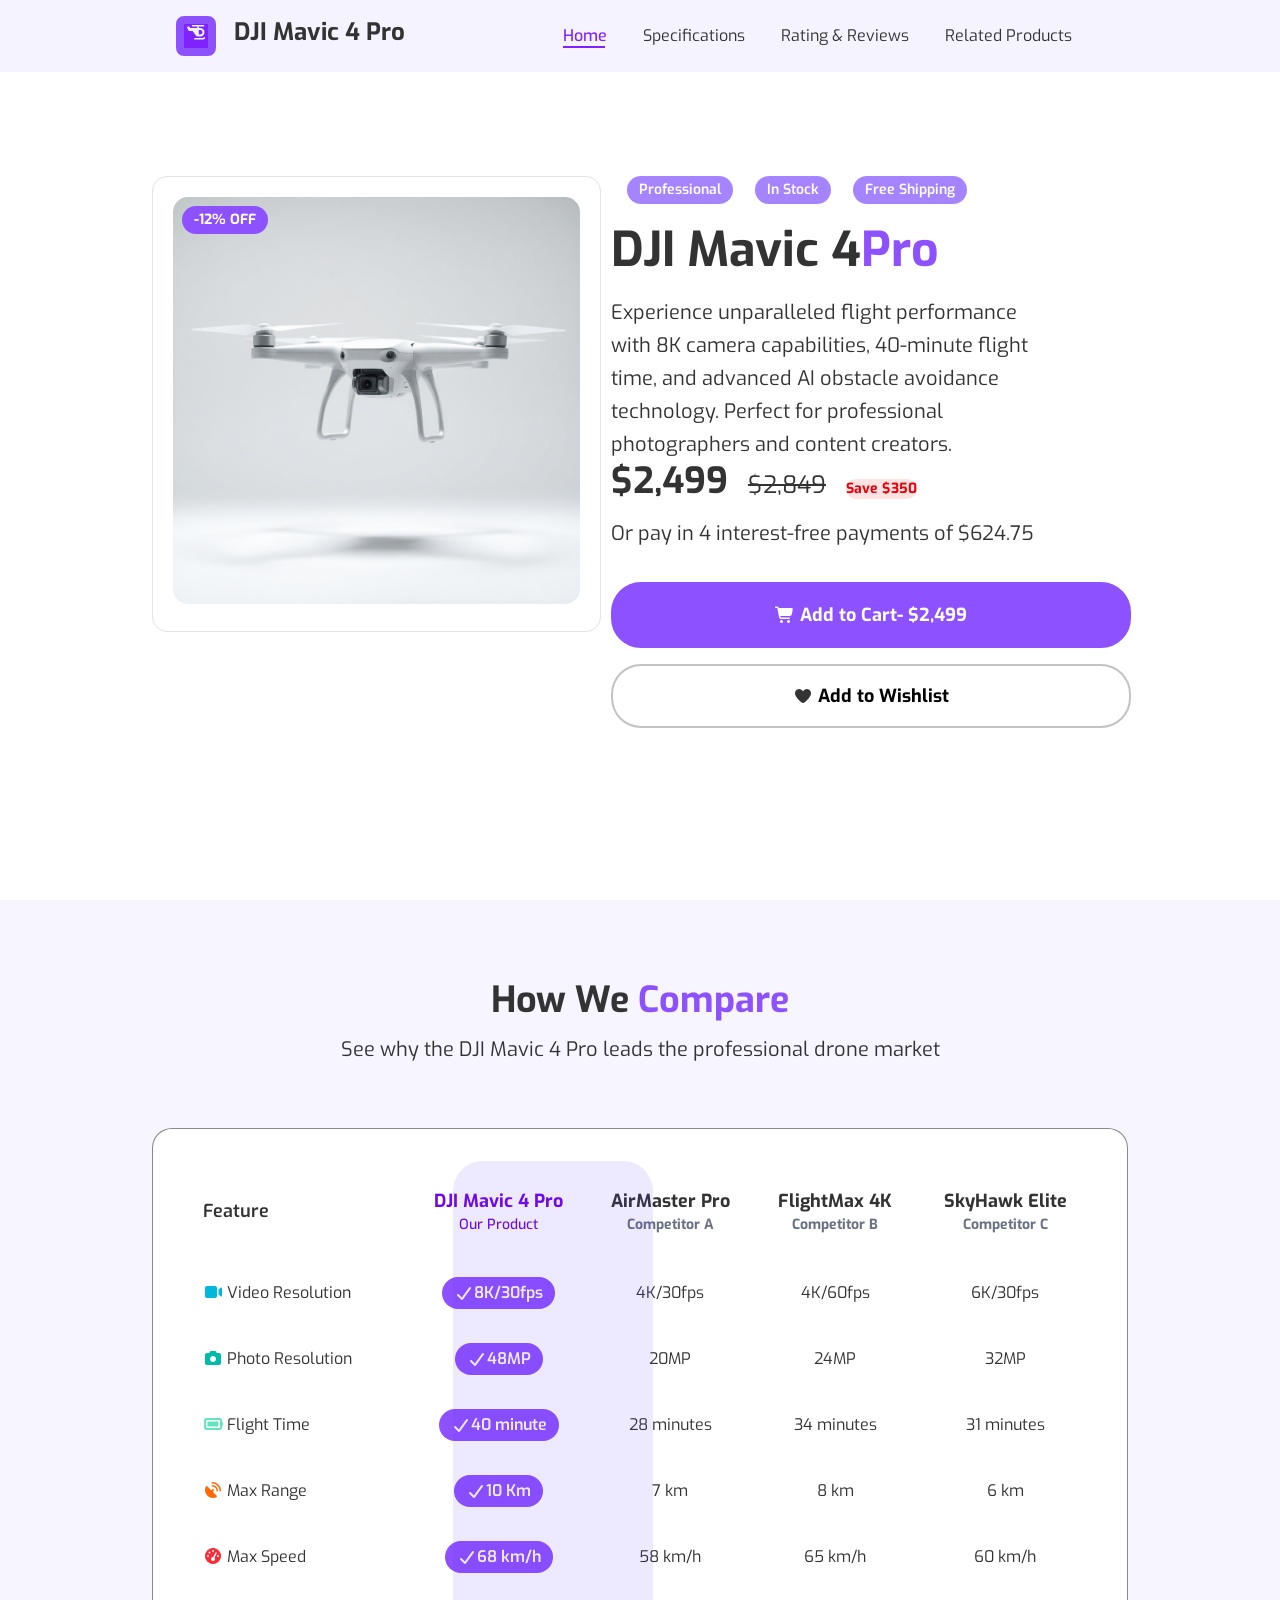
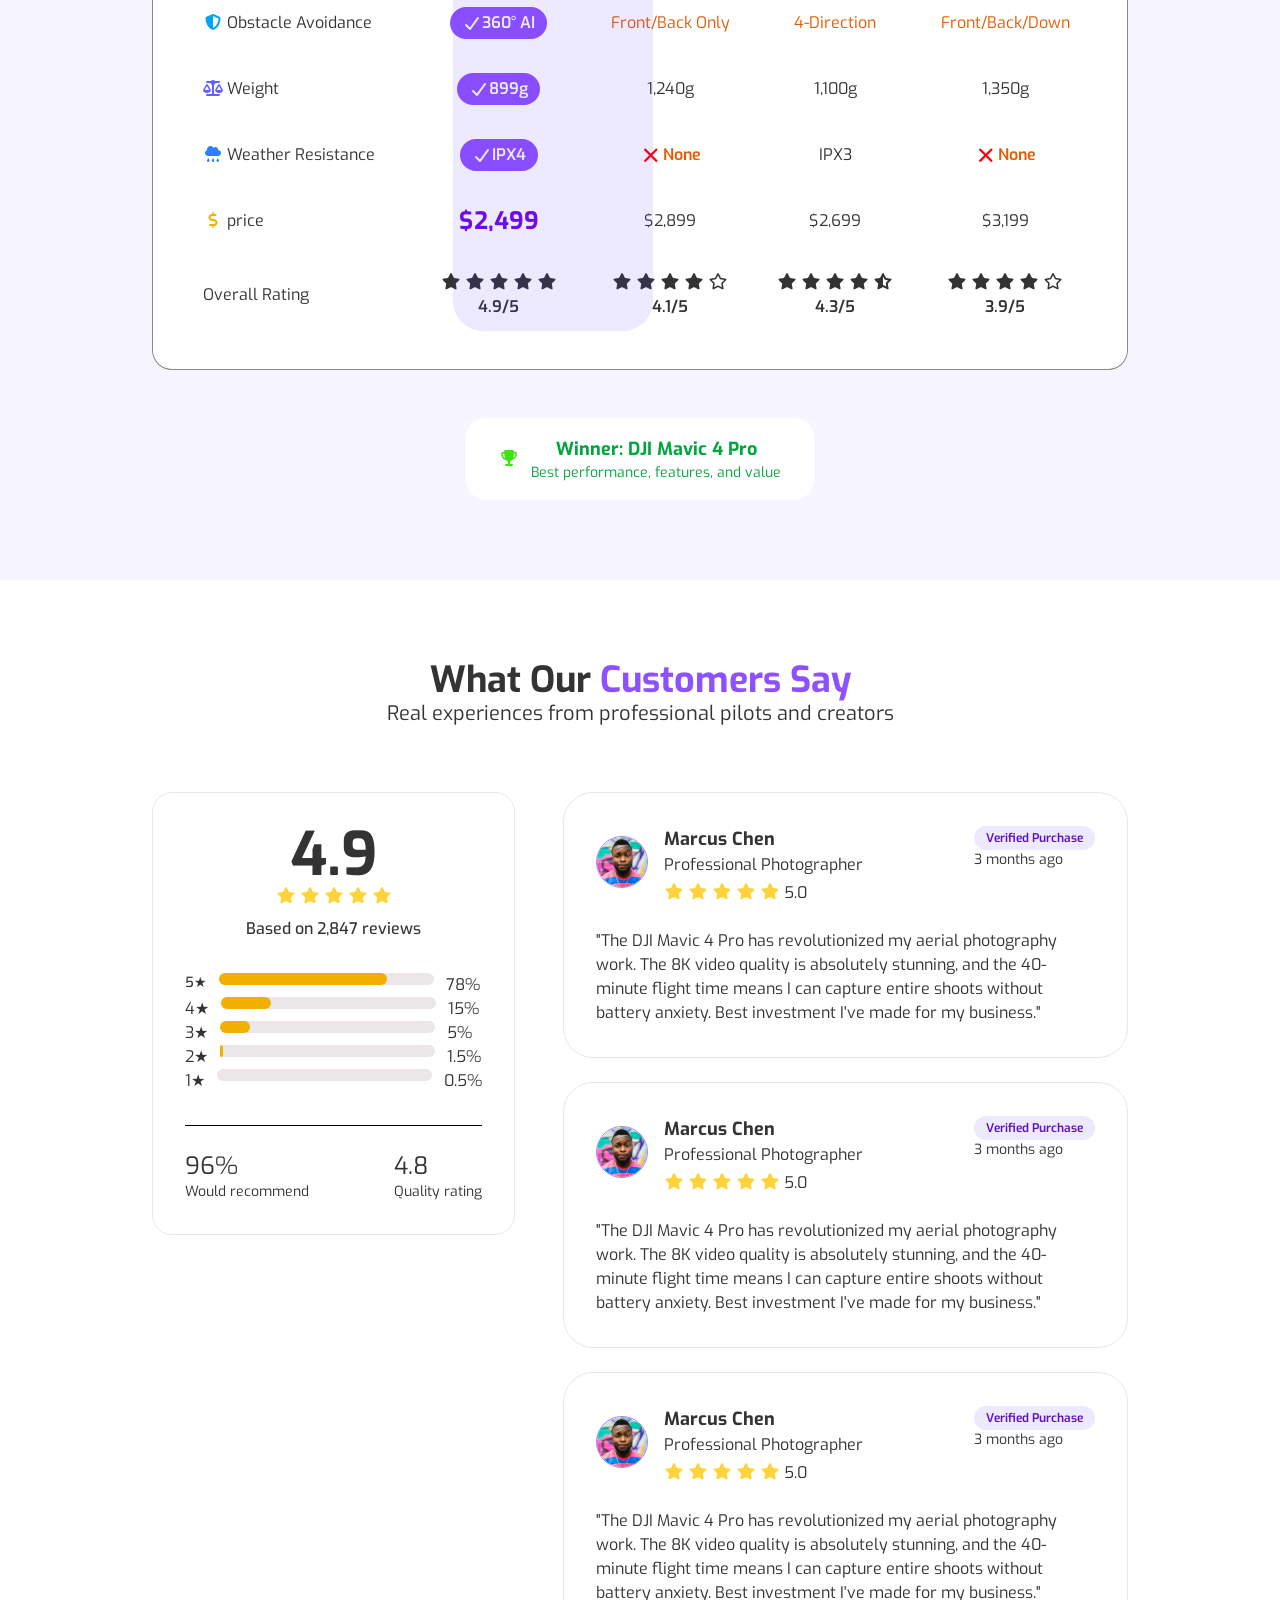
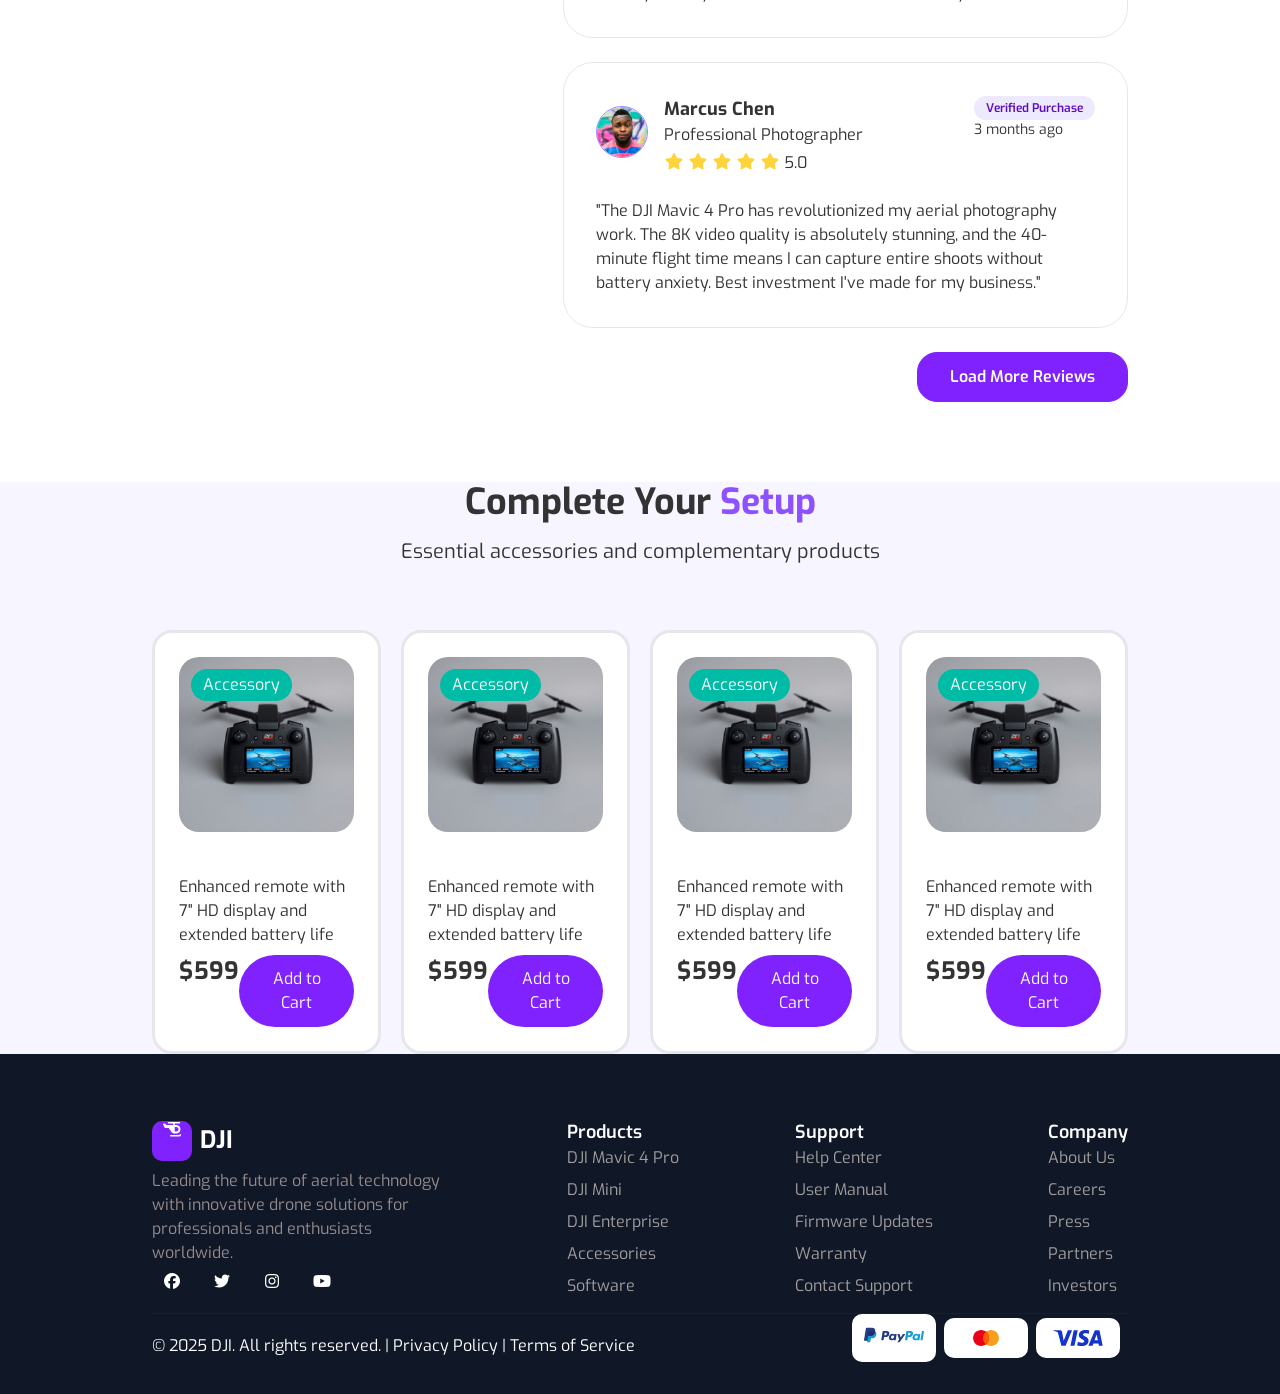
==== index.html @ 9b5a613d "firstCommit" ====
<!DOCTYPE html>
<html lang="en">
  <head>
    <meta charset="UTF-8" />
    <meta name="viewport" content="width=device-width, initial-scale=1.0" />
    <title>DJI Mavic 4 Pro|The Ultimate Drone </title>

    <link rel="preconnect" href="https://fonts.googleapis.com" />
    <link rel="preconnect" href="https://fonts.gstatic.com" crossorigin />
    <link
      href="https://fonts.googleapis.com/css2?family=Chakra+Petch:ital,wght@0,300;0,400;0,500;0,600;0,700;1,300;1,400;1,500;1,600;1,700&family=Exo:ital,wght@0,100..900;1,100..900&family=IBM+Plex+Sans+Arabic:wght@100;200;300;400;500;600;700&family=Inter:ital,opsz,wght@0,14..32,100..900;1,14..32,100..900&display=swap"
      rel="stylesheet"
    />
    <link href="../css/all.min.css" rel="stylesheet" />
    <link href="../css/style.css" rel="stylesheet" />
  </head>
  <body>
    <header>
      <div class="nav-bar">
        <div class="nav-bar-color">
          <div class="container">
            <div class="center-nav inner-container">
              <div class="left-part">
                <div class=" center">
                  <i
                    class="fa-solid fa-helicopter main-color width "
                    style="color: aliceblue"
                  ></i>
                  <span class="red">DJI Mavic 4 Pro</span>
                </div>
              </div>

              <div class="right-part">
                <div class="relative">
                  <ul>
                    <li class="active" id="#home">Home</li>
                    <li href="#Specifications">Specifications </li>
                    <li href="#Rating & Reviews">Rating & Reviews</li>
                    <li href="#Related Products">Related Products</li>






                  </ul>
                </div>
              </div>
            </div>
          </div>
        </div>
      </div>
    </header>

    <section class="hero ">
      <div class="container">
    <div class="  center">
      
      <div class="hero-image">
        <div class="img-border">
        <img src="images/hero-img.png">
      </div>
        <p class="main-color">  -12% OFF </p>
    
    </div>

    <div class="hero-content">
      <div class="hero-spans center">
      <span>Professional</span>
      <span>In Stock</span>
      <span>Free Shipping</span>
      </div>

      <h1>DJI Mavic 4<span>Pro</span></h1>
      <p>Experience unparalleled flight performance with 8K camera capabilities, 40-minute flight time, and advanced AI obstacle avoidance technology. Perfect for professional photographers and content creators.</p>
    <div class="space-y">
      <div class="prices">
      <span class="current-prices">$2,499</span>
      <span class="old-prices">$2,849</span>
      <span class="saved">Save $350</span>
      </div>
      <p>Or pay in 4 interest-free payments of $624.75</p>
      </div>
      <button class="to-cart main-btns"> <i class="fa-solid fa-cart-shopping" style="color: #ffffff;"></i> 
      
      Add to Cart- $2,499    
      </button>

       <button class="main-btns wishlist"> <i class="fa-solid fa-heart"></i> 
      
    Add to Wishlist

      </button>

    </div>
    </div>
    </div>
    </section>

    <section>
      <div class="how-we-compare" id="#Specifications">
        <div class="container">
          <div class="content">
            <h2 class="main-heading-coloring">How We <span class="main-heading-span">Compare</span></h2>
          <p>See why the DJI Mavic 4 Pro leads the professional drone market</p>
          </div>



<div class="table-div ">
<table class="">
  
  <div class="highlight"></div>
  <thead>
    <tr>
      <th class="feature left-td">Feature</th>

      <th>
        <div>
          <div class="titles main-product-title">DJI Mavic 4 Pro</div>
          <div class="our-product">Our Product</div>
        </div>
      </th>

      <th>
        <div>
          <div class="titles product-title">AirMaster Pro</div>
          <div class="Competitors">Competitor A</div>
        </div>
      </th>

      <th>
        <div>
          <div class="titles product-title">FlightMax 4K</div>
          <div class="Competitors">Competitor B</div>
        </div>
      </th>

      <th>
        <div>
          <div class="titles product-title">SkyHawk Elite</div>
          <div class="Competitors">Competitor C</div>
        </div>
      </th>
    </tr>
  </thead>

  <tbody>
    <tr>
      <td  class="left-td">
        <i class="fa-solid fa-video" style="color: #00B8DB;"></i>
        
        <span class="left-td">Video Resolution</span>
      
      </td>

      <td>
        <span class="table-centering main-color table-padding" style="color: #ffffff;">
          <i class="fa-solid fa-check" style="color: #ffffff;"></i>
          <p class="our-color">8K/30fps</p>
        </span>
      </td>

      <td>4K/30fps</td>
      <td>4K/60fps</td>
      <td>6K/30fps</td>
    </tr>

    <tr>
      <td  class="left-td">
        <i class="fa-solid fa-camera" style="color: #00BBA7;"></i>
        <span>Photo Resolution</span>
      </td>

      <td>
        <span class="table-centering main-color table-padding bla"  style="color: #ffffff; ">
          <i class="fa-solid fa-check " style="color: #ffffff;"></i>
          <p class="our-color">48MP</p>
        </span>
      </td>

      <td>20MP</td>
      <td>24MP</td>
      <td>32MP</td>
    </tr>

 <tr>
      <td  class="left-td">
       <i class="fa-solid fa-battery-full" style="color: #63E6BE;"></i>
        <span>Flight Time</span>
      </td>

      <td>
        <span class="table-centering main-color table-padding">
          <i class="fa-solid fa-check"  style="color: #ffffff;"></i>
          <p class="our-color">40 minute</p>
        </span>
      </td>

      <td>28 minutes</td>
      <td>34 minutes</td>
      <td>31 minutes  </td>
    </tr>


    <tr>
      <td  class="left-td">
        <i class="fa-solid fa-satellite-dish"style="color: #FF6900;"></i>
        <span>Max Range</span>
      </td>

      <td>
        <span class="table-centering main-color table-padding">
          <i class="fa-solid fa-check"  style="color: #ffffff;"></i>
          <p class="our-color">10 Km</p>
        </span>
      </td>

      <td>7 km</td>
      <td>8 km</td>
      <td>6 km</td>
    </tr>


    <tr>
      <td  class="left-td">
        <i class="fa-solid fa-gauge-high"style="color: #FB2C36;"></i>
        <span>Max Speed</span>
      </td>

      <td>
        <span class="table-centering main-color table-padding">
          <i class="fa-solid fa-check"  style="color: #ffffff;"></i>
          <p class="our-color">68 km/h</p>
        </span>
      </td>

      <td>58 km/h</td>
      <td>65 km/h</td>
      <td>60 km/h</td>
    </tr>

    <tr>
      <td  class="left-td">
        <i class="fa-solid fa-shield-halved" style="color: #00A6F4;"></i>
        <span>Obstacle Avoidance</span>
      </td>

      <td>
        <span class="table-centering main-color table-padding">
          <i class="fa-solid fa-check"  style="color: #ffffff;"></i>
          <p class="our-color">360° AI</p>
        </span>
      </td>

      <td class="draw-back">Front/Back Only</td>
      <td class="draw-back">4-Direction</td>
      <td class="draw-back">Front/Back/Down</td>
    </tr>

    <tr>
      <td  class="left-td">
        <i class="fa-solid fa-scale-balanced" style="color: #615FFF;"></i>
        <span>Weight</span>
      </td>

      <td >
        <span class="table-centering main-color table-padding">
          <i class="fa-solid fa-check"  style="color: #ffffff;"></i>
          <p class="our-color">899g</p>
        </span>
      </td>

      <td>1,240g</td>
      <td>1,100g</td>
      <td>1,350g</td>
    </tr>

    <tr>
      <td   class="left-td">
        <i class="fa-solid fa-cloud-rain" style="color: #2B7FFF;"></i>
        <span>Weather Resistance</span>
      </td>

      <td>
        <span class="table-centering main-color table-padding" > 
          <i class="fa-solid fa-check"  style="color: #ffffff;" ></i>
          <p class="our-color">IPX4</p>
        </span>
      </td>

   <td>
  <div class="x-none">
    <i class="fa-solid fa-xmark" style="color: red;"></i>
    <span class="draw-back">None</span>
  </div>
</td>


      <td>IPX3</td>

      <td>
  <div class="x-none">
    <i class="fa-solid fa-xmark" style="color: red;"></i>
    <span class="draw-back">None</span>
  </div>
</td>

   
    </tr>

    <tr>
      <td  class="left-td">
        <i class="fa-solid fa-dollar-sign" style="color: #F0B100;"></i>
        <span>price</span>
      </td>

      <td>
        <span>
          <p class="our-price">$2,499</p>
        </span>
      </td>

      <td>$2,899</td>
      <td>$2,699</td>
      <td>$3,199</td>
    </tr>

    <tr>
      <td  class="left-td">
        <span>Overall Rating</span>
      </td>

      <td>
        <span>
          <i class="fa-solid fa-star"></i>
          <i class="fa-solid fa-star"></i>
          <i class="fa-solid fa-star"></i>
          <i class="fa-solid fa-star"></i>
          <i class="fa-solid fa-star"></i>
          <p>4.9/5</p>
        </span>
      </td>

      <td>
        <span>
          <i class="fa-solid fa-star"></i>
          <i class="fa-solid fa-star"></i>
          <i class="fa-solid fa-star"></i>
          <i class="fa-solid fa-star"></i>
          <i class="fa-regular fa-star"></i>
          <p>4.1/5</p>
        </span>
      </td>

      <td>
        <span>
          <i class="fa-solid fa-star"></i>
          <i class="fa-solid fa-star"></i>
          <i class="fa-solid fa-star"></i>
          <i class="fa-solid fa-star"></i>
          <i class="fa-solid fa-star-half-stroke"></i>
          <p>4.3/5</p>
        </span>
      </td>

      <td>
        <span>
          <i class="fa-solid fa-star"></i>
          <i class="fa-solid fa-star"></i>
          <i class="fa-solid fa-star"></i>
          <i class="fa-solid fa-star"></i>
          <i class="fa-regular fa-star"></i>
          <p>3.9/5</p>
        </span>
      </td>
    </tr>
  </tbody>
  
</table>
</div>


<div class="winner">
  <div class="inner-winner ">
   <div class="inner-winner-content">
    
   <div class="trophy">
      <i class="fa-solid fa-trophy" style="color: #39e60a;"></i>
   </div>
    <div class="paragraph">
      <p class="top">Winner: DJI Mavic 4 Pro</p>
    <p class="bottom">Best performance, features, and value  </p>
   </div>
    </div>
  </div>

</div>


        </div>
      </div>
    </section>

    <section>
      <div class="testimonials">
<div class="padding">



        <div class="container ">

        
<div class="heading">
  <h2 class="main-heading-coloring">What Our <span class="main-heading-span">Customers Say</span></h2>
<p>Real experiences from professional pilots and creators</p>
</div>


<div class="d-flex">

<div class="rating-left">
  <div class="bla">
<div class="rating-number">4.9</div>
<div class="stars">
  <i class="fa-solid fa-star" style="color: #FFD43B;"></i>
  <i class="fa-solid fa-star" style="color: #FFD43B;"></i>
  <i class="fa-solid fa-star" style="color: #FFD43B;"></i>
  <i class="fa-solid fa-star" style="color: #FFD43B;"></i>
  <i class="fa-solid fa-star" style="color: #FFD43B;"></i>
</div>

<div class="revies">Based on 2,847 reviews</div>
</div>

<div class="fives">
  <span class="m-12 num">5★</span>
  <div class="border m-12 ">
    <div class="border-2"></div>
  </div>
  <span>78%</span>
</div>


<div class="fives">
  <span class="m-12">4★</span>
  <div class="border m-12 "> <div class="border-3"></div></div>
  
  <span>15%</span>
</div>


<div class="fives">
  <span class="m-12">3★</span>
  <div class="border m-12 "> <div class="border-4"></div></div>
  <span>5%</span>
</div>


<div class="fives">
  <span class="m-12">2★</span>
  <div class="border m-12 "> <div class="border-5"></div></div>
  <span>1.5%</span>
</div>



<div class="fives">
  <span class="m-12">1★</span>
  <div class="border m-12 "> </div>
  <span>0.5%</span>
</div>



<div class="percenteages">

  <div class="grid">
<div class="recommenede">
  <p class="recommended-percenteages font-percentage">96%</p>
    <p class="suggestions">Would recommend
</p>
  </div>
  <div class="quality">
    <p class="font-percentage">4.8</p>
    <p class="suggestions">Quality rating </p>
  </div>
  </div>
  

</div>




         



</div>


  <div class="rating-right">
    <div class="opinions ">

      <div class="centering">

      

        <div class="idk">

        <div class="customer-image">
         <img src="images/avatar-2.jpg">      
        </div>

<div class="customer-info">
         <h4>Marcus Chen</h4>
         <p>Professional Photographer</p>
         <div class="review-stars">
          <i class="fa-solid fa-star" style="color: #FFD43B;"></i>
          <i class="fa-solid fa-star" style="color: #FFD43B;"></i>
          <i class="fa-solid fa-star" style="color: #FFD43B;"></i>
          <i class="fa-solid fa-star" style="color: #FFD43B;"></i>
          <i class="fa-solid fa-star" style="color: #FFD43B;"></i>
          <span>  5.0</span>
        </div>
         
</div>

        </div>

      <div class="text-right">
        <span>Verified Purchase</span>
        <p>3 months ago</p>
      </div>

</div>
     
  <div class="opinion">
        "The DJI Mavic 4 Pro has revolutionized my aerial photography work. The 8K video quality is absolutely stunning, and the 40-minute flight time means I can capture entire shoots without battery anxiety. Best investment I've made for my business."
      </div>
 




      
    </div>

      <div class="opinions ">

      <div class="centering">

      

        <div class="idk">

        <div class="customer-image">
         <img src="images/avatar-2.jpg">      
        </div>

<div class="customer-info">
         <h4>Marcus Chen</h4>
         <p>Professional Photographer</p>
         <div class="review-stars">
          <i class="fa-solid fa-star" style="color: #FFD43B;"></i>
          <i class="fa-solid fa-star" style="color: #FFD43B;"></i>
          <i class="fa-solid fa-star" style="color: #FFD43B;"></i>
          <i class="fa-solid fa-star" style="color: #FFD43B;"></i>
          <i class="fa-solid fa-star" style="color: #FFD43B;"></i>
          <span>  5.0</span>
        </div>
         
</div>

        </div>

      <div class="text-right">
        <span>Verified Purchase</span>
        <p>3 months ago</p>
      </div>

</div>
     
  <div class="opinion">
        "The DJI Mavic 4 Pro has revolutionized my aerial photography work. The 8K video quality is absolutely stunning, and the 40-minute flight time means I can capture entire shoots without battery anxiety. Best investment I've made for my business."
      </div>
 




      
    </div>

      <div class="opinions ">

      <div class="centering">

      

        <div class="idk">

        <div class="customer-image">
         <img src="images/avatar-2.jpg">      
        </div>

<div class="customer-info">
         <h4>Marcus Chen</h4>
         <p>Professional Photographer</p>
         <div class="review-stars">
          <i class="fa-solid fa-star" style="color: #FFD43B;"></i>
          <i class="fa-solid fa-star" style="color: #FFD43B;"></i>
          <i class="fa-solid fa-star" style="color: #FFD43B;"></i>
          <i class="fa-solid fa-star" style="color: #FFD43B;"></i>
          <i class="fa-solid fa-star" style="color: #FFD43B;"></i>
          <span>  5.0</span>
        </div>
         
</div>

        </div>

      <div class="text-right">
        <span>Verified Purchase</span>
        <p>3 months ago</p>
      </div>

</div>
     
  <div class="opinion">
        "The DJI Mavic 4 Pro has revolutionized my aerial photography work. The 8K video quality is absolutely stunning, and the 40-minute flight time means I can capture entire shoots without battery anxiety. Best investment I've made for my business."
      </div>
 

  
   
  </div>


        <div class="opinions ">

      <div class="centering">

      

        <div class="idk">

        <div class="customer-image">
         <img src="images/avatar-2.jpg">      
        </div>

<div class="customer-info">
         <h4>Marcus Chen</h4>
         <p>Professional Photographer</p>
         <div class="review-stars">
          <i class="fa-solid fa-star" style="color: #FFD43B;"></i>
          <i class="fa-solid fa-star" style="color: #FFD43B;"></i>
          <i class="fa-solid fa-star" style="color: #FFD43B;"></i>
          <i class="fa-solid fa-star" style="color: #FFD43B;"></i>
          <i class="fa-solid fa-star" style="color: #FFD43B;"></i>
          <span>  5.0</span>
        </div>
         
</div>

        </div>

      <div class="text-right">
        <span>Verified Purchase</span>
        <p>3 months ago</p>
      </div>

</div>
     
  <div class="opinion">
        "The DJI Mavic 4 Pro has revolutionized my aerial photography work. The 8K video quality is absolutely stunning, and the 40-minute flight time means I can capture entire shoots without battery anxiety. Best investment I've made for my business."
      </div>
 

  
   
  </div>



</div>


       
</div>


<div class="das">
    <button class="more-reviews">
<span>Load More Reviews</span>

  </button>
</div>
        
        
        </div>
        </div>
      
    </section>


    <section>
      <div class="related-products">
        <div class="padding">
        <div class="container">
           <div class="content">
            <h2 class="main-heading-coloring">Complete Your <span class="main-heading-span">Setup</span></h2>
          <p>Essential accessories and complementary products</p>
          </div>

          <div class="products">

            <div class="d-flex"> 
       


              
              <div class="drone">
              <div class="drone-image">
                <img src="images/related-products-1.png">
                <span>Accessory</span>
              </div>
          
                <h3>Pro Controller</h3>
                <p>Enhanced remote with 7" HD display and extended battery life</p>
            
                <div class="price  d-flex">
                  <span>$599</span>
                  <button>Add to Cart</button>
                </div>
          
            </div>


            
              <div class="drone">
              <div class="drone-image">
                <img src="images/related-products-1.png">
                <span>Accessory</span>
              </div>
          
                <h3>Pro Controller</h3>
                <p>Enhanced remote with 7" HD display and extended battery life</p>
            
                <div class="price  d-flex">
                  <span>$599</span>
                  <button>Add to Cart</button>
                </div>
          
            </div>


            
              <div class="drone">
              <div class="drone-image">
                <img src="images/related-products-1.png">
                <span>Accessory</span>
              </div>
          
                <h3>Pro Controller</h3>
                <p>Enhanced remote with 7" HD display and extended battery life</p>
            
                <div class="price  d-flex">
                  <span>$599</span>
                  <button>Add to Cart</button>
                </div>
          
            </div>


            
              <div class="drone">
              <div class="drone-image">
                <img src="images/related-products-1.png">
                <span>Accessory</span>
              </div>
          
                <h3>Pro Controller</h3>
                <p>Enhanced remote with 7" HD display and extended battery life</p>
            
                <div class="price  d-flex">
                  <span>$599</span>
                  <button>Add to Cart</button>
                </div>
          
            </div>
 </div>

</div> 

          </div>
        </div>
      </div>

</div>
    </section>



    <footer>
      <div class="footer-content">

        <div class="container">

          <div class="d-flex">
        <div class="us">
          <div class="logo-title">
            <div class="logo">
              <i class="fa-solid fa-helicopter"></i>
            </div>
            <span>DJI</span>
          </div>
          <p>Leading the future of aerial technology with innovative drone solutions for professionals and enthusiasts worldwide.</p>
       
          <div class="social-media">
            <i class="fa-brands fa-facebook"></i>
            <i class="fa-brands fa-twitter"></i>
            <i class="fa-brands fa-instagram"></i>
            <i class="fa-brands fa-youtube"></i>
          </div>

        </div>


        <div class="products">
          <h3>Products</h3>
          <ul>
            <li > <span>
              DJI Mavic 4 Pro</span></li>
             <li><span> 
              DJI Mini</span> </li>
              <li> <span>
                DJI Enterprise</span></li>
               <li>
                <span>Accessories </span></li>
                <li><span>
                  Software </span></li>
          </ul>
        </div>

        <div class="products">
          <h3>Support</h3>
          <ul>
            <li > <span>
              Help Center</span></li>
             <li><span> 
              User Manual</span> </li>
              <li> <span>
               Firmware Updates</span></li>
               <li>
                <span>Warranty </span></li>
                <li><span>
                  Contact Support </span></li>
          </ul>
        </div>

        
        <div class="products">
          <h3>Company</h3>
          <ul>
            <li > <span>
              About Us</span></li>
             <li><span> 
              Careers</span> </li>
              <li> <span>
               Press</span></li>
               <li>
                <span>Partners </span></li>
                <li><span>
                  Investors </span></li>
          </ul>
        </div>

      




        </div>

        <div class="copy-rights">
          <p>© 2025 DJI. All rights reserved. | Privacy Policy | Terms of Service</p>
        

          <div class="payments">
            <div class="paypal">
              <img src="images/paypal.svg">
            </div>

            <div class="master-card">
              <img src="images/master-card.svg">
            </div>

            <div class="visa">
              <img src="images/visa.svg">
            </div>
          </div>
        
        </div>

</div>



      </div>
    </footer>


</html>
---- css/style.css ----
/*  fix height in .rating-left */
*{
  font-family: "Exo", sans-serif;
  font-size: 16px;
  font-weight: 400;
  line-height: 24px;
  color: #333333;
  box-sizing: border-box;
  margin: 0px;
  padding: 0px;
}
*::selection {
  background-color: #8e51ff;
  color: white;
}
.content p, .heading p{
  width: fit-content;
  margin:auto;
 
}
:root {
  --main-text: #333333;
  --border-color:#E5E7EB;
  --main-color: #7f22fe;
}

span,
a {
  display: inline-block;
}
ul {
  list-style-type: none;
}
ul li {
  display: inline-block;
}
button {
  cursor: pointer;
}
a {
  text-decoration: none;
}
img {
  width: 100%;
}
.container {
  margin: auto;
  width: 80%;
  padding: 0px 24px;
}

/* BEGINING OF OF HEADER---------------------- */
.main-color {
  background-color: #8e51ff;
}
.nav-bar {
  position: fixed;
  top: 0px;
  left: 0px;
  right: 0px;
  width: 100%;
  z-index: 99999;
}

.left-part i {
  width: 40px !important;
  height: 40px;
  border-radius: 8px;
  border: solid #8e51ff 8px;
  margin-right: 8px;
}
.center-nav {
  display: flex;
  align-items: center;
  justify-content: space-between;
}
.table-padding {
  padding: 4px 12px;
}
.table-centering {
  display: flex;
  align-items: center;
  justify-content: center;
}

td span p {
  color: #333;
  font-size: 16px;
  line-height: 24px;
  font-weight: 600;
  margin: auto;
}
.nav-bar-color {
  background-color: #f5f3ff;
}
.inner-container {
  padding: 16px 24px;
}
.left-part span {
  font-size: 24px;
  line-height: 32px;
  font-weight: 700;
}

.right-part li {
  cursor: pointer;
}
.our-price {
  font-size: 24px;
  line-height: 32px;
  font-weight: 700;
  color: #7008e7;
}
.active {
  color: #7f22fe;
  font-weight: 500;
}
.relative {
  position: relative;
}
.relative li {
  margin-right: 32px;
  transition: 0.3s;
}
.relative::before {
  position: absolute;
  content: "";
  width: 42px;
  height: 2px;
  background-color: #7f22fe;
  bottom: 0px;
}

li:hover {
  color: #7f22fe;
}

/* //help here------------------------------
.relative li:hover::before{
    background-color: red;
} */

/* END OF HEADER---------------------- */
.center {
  display: flex;
  align-items: center;
  /* justify-content: space-evenly; */
  gap: 10px;
  width: calc((100%-30px)/2);  
  align-items: stretch;
}
.hero-image,
.hero-content {
  width: 46%;
}
.hero {
  padding-top: 176px;
  padding-bottom: 96px;
 min-height: 100vh;
}

.img-border {
  padding: 20px;
  border: 1.6px solid #e1e3e7;
  border-radius: 15px;
}

.hero-image {
  position: relative;
}
.img-border img {
  border-radius: 15px;

}
.hero-image p {
  position: absolute;
  top: 30px;
  left: 30px;
  color: #fff;
  font-size: 14px;
  line-height: 20px;
  font-weight: 700;
  padding: 4px 12px;
  border-radius: 20px;
}
.hero-spans {
  margin-bottom: 16px;
  margin-left: 16px;
}

.hero-spans span {
  padding: 4px 12px;
  margin-right: 12px;
  background-color: #a684ff;
  border-radius: 15px;
  color: white;
  font-size: 14px;
  line-height: 20px;
  font-weight: 600;
}

h1 {
  font-size: 48px;
  line-height: 60px;
  font-weight: 700;
  color: #333;
  margin-bottom: 16px;
}
h1 span {
  color: #8e51ff;
  font-size: 48px;
  line-height: 60px;
  font-weight: 700;
}
.hero-content p {
  font-size: 20px;
  line-height: 33px;
  font-weight: 400;
  color: #333;
}
.prices {
  margin-bottom: 16px;
}
.current-prices {
  font-size: 36px;
  line-height: 40px;
  font-weight: 700;
  color: #333;
  margin-right: 16px;
}
.old-prices {
  font-size: 24px;
  line-height: 32px;
  font-weight: 400;
  color: #333;
  text-decoration: line-through;
  margin-right: 16px;
}
.saved {
  font-size: 14px;
  line-height: 20px;
  font-weight: 700;
  color: #e7000b;
  background-color: #ffe2e2;
  border-radius: 15px;
}
.space-y {
  margin-bottom: 32px;
}
.main-btns {
  padding: 16px 32px;
  margin-bottom: 16px;
  border: 2px solid #fff;
  border-radius: 30px;
  font-size: 18px;
  line-height: 28px;
  font-weight: 700;
  transition: 0.3s;
}
.to-cart {
  width: 520px;
  background-color: #8e51ff;
  border: 3px solid #8e51ff;
  color: #fff;
}
.wishlist {
  width: 520px;
  background-color: #fff;
  color: black;
  border: 2px solid rgba(0, 0, 0, 0.234);
}

button:hover {
  transform: scale(1.02);
}
/* --------------- */
.how-we-compare,.related-products {
  background-color: #f7f5ff;
}
section .how-we-compare {
  padding: 80px 0px;
}
.content {
  margin-bottom: 64px;
  text-align: center;
}
.content p {
  font-size: 20px;
  line-height: 28px;
  font-weight: 400;
  color: #333;
}
h2{
  width: fit-content;
  margin-bottom: 16px;
}
.content h2 {
  margin-bottom: 16px;
}
.main-heading-coloring {
  font-size: 36px;
  line-height: 40px;
  font-weight: 700;
  color: #333;
  margin: auto;
}
.main-heading-span {
  font-size: 36px;
  line-height: 40px;
  font-weight: 700;
  color: #8e51ff;
}

/* -----------table--------- */
.table-div {
  border: 1.6px solid #33333393;
  padding: 32px;
  border-radius: 20px;
  width: 100%;
  background-color: white;
  position: relative;
}

.highlight{
position: absolute;
height: 770px;
width: 200px;
left: 300px;
border-bottom-right-radius: 30px;
border-bottom-left-radius: 30px;
border-top-right-radius: 30px;
border-top-left-radius: 30px;
background-color: rgba(77, 39, 245, 0.1);

}
td {
  text-align: center;
}

.left-td {
  text-align: left;
}
table {
  width: 100%;
}

table td {
  padding: 16px;
}

table th {
  padding: 24px 16px;
}
.feature {
  font-size: 18px;
  line-height: 28px;
  font-weight: 600;
  color: #333;
}
.product-title {
  color: #333;
}
.titles {
  font-size: 18px;
  font-weight: 700;
  line-height: 28px;
}
.main-product-title {
  color: #7008e7;
}

.our-product {
  font-size: 14px;
  line-height: 20px;
  font-weight: 500;
  color: #7008e7;
}
.Competitors {
  font-size: 14px;
  line-height: 20px;
  font-weight: 700;
  color: #6a7282;
}
table .main-color {
  border-radius: 20px;
  width: fit-content;
  color: white;
  font-size: 14px;
  line-height: 20px;
  font-weight: 600;
  text-align: center;
  margin: auto;
}
.bla {
  text-align: center;
}
.our-color {
  color: white;
}

table p {
  border-radius: 10px;
  width: fit-content;
  color: white;
  font-size: 14px;
  line-height: 20px;
  font-weight: 600;
}
.draw-back{
  color: #e55c00;
  text-align: center;
}

.x-none {
  display: flex;
  align-items: center;
  justify-content: center;
 
}

.x-none i {
  font-size: 18px;
}

.x-none span {
  font-size: 16px;
  font-weight: 600;
}

/* end of table------------ */

.inner-winner {
  display: flex;
  justify-content: center;
  width: 100%;
}


.inner-winner-content{
   display: flex;
  align-items: center;
  background-color: rgb(255, 255, 255);
  justify-content: center;
  margin-top: 48px;
  border:  1px solid rgb(255, 255, 255);
  padding: 16px 32px;
  text-align: center;
  border-radius: 20px;

  
}
.bordering{
  background-color: white;
}
.inner-winner-content .top{
  font-size: 18px;
  line-height: 28px;
  font-weight: 700;
  color: #00a63e;
}
.inner-winner-content .bottom{
  font-size: 14px;
  line-height: 20px;
  font-weight: 400;
  color: #00a63e;

}






/* --------3rd section--------------- */
.heading p{
  font-size: 20px;
  line-height: 28px;
  font-weight: 400;
  color: var(--main-text);
}
.heading{
  margin-bottom: 64px;

}

.rating-number{
  font-size: 60px;
  font-weight: 700;
  line-height: 60px;
  color: var(--main-text);
  width: fit-content;
  margin-bottom: 8px;
  margin: auto;

}
.stars{
  width: fit-content;
  margin: auto;
  margin-bottom: 8px;

}
.bla{
  margin-bottom: 32px;
}

.revies{
  font-weight: 500;
  width: fit-content;
  margin: auto;
}
.m-12{
  margin-right: 12px;
}
.fives{
  display: flex;
}
.num{
  font-size: 14px;
  font-weight: 500;
  line-height: 20px;
  color: var(--main-text);
}

.border{
  width: 215px;
  height: 12px;
  background-color: #ebe6e7;
  border-radius: 20px;
}
.border-2{
  width: 168px;
  height: 12px;
  background-color: #F0B000;
  border-radius: 20px;
}
.border-3{
    width: 50px;
  height: 12px;
  background-color: #F0B000;
  border-radius: 20px;
}

.border-4{
   width: 30px;
  height: 12px;
  background-color: #F0B000;
  border-radius: 20px;

}
.border-5{
   width: 3px;
  height: 12px;
  background-color: #F0B000;
  border-radius: 20px;

}

.trophy{
  margin-right: 12px;
}
.grid{
  display: flex;
  justify-content: space-between;
  align-items: center;
  flex-wrap: wrap;
}
.recommended-percenteages{
  margin: auto;
}

.rating-left{
  border: 1.6px solid #E5E7EB;
  border-radius: 20px;
  padding: 32px;
   position: sticky;
    top: 10px;
   /* height: 424px; */
}


.suggestions{
  font-size: 14px;
  line-height: 20px;
  font-weight: 400;
  color: var(--main-text);
}

.font-percentage{
  font-size: 24px;
  height: 700;
  line-height: 32px;
  color: var(--main-text);
}

.percenteages{
  margin-top: 32px;
  border-top: 0.8px solid black;
  padding-top: 24px;
}


.d-flex{
  display: flex;
  justify-content: space-between;
  align-items: start;
gap: 48px;
}
.products .d-flex{
  gap: 20px;
  
}
.drone .d-flex{
  gap: 0px;
}

.opinions{
  border: 1.6px solid #E5E7EB;
  padding: 32px;
  margin-bottom: 24px;
  border-radius: 30px;
}
.customer-image img{
  border-radius: 100%;
  border: 1.6px solid #A683FF;
  width: 52px;
  height: 52px;
}

.idk{
  display: flex;
  justify-content: center;
  align-items: center;  
}

.centering{
  display: flex;
  justify-content: space-between;
  margin-bottom: 24px;
}
.customer-image{
  margin-right: 16px;
}
.review-stars{
  margin-top: 4px;
}

.customer-info h4{
  font-size: 18px;
  line-height: 28px;
    font-weight: 700;
    color: var(--main-text);
}

.text-right span{
  font-size: 12px;
  font-weight: 600;
  line-height: 16px;
  color: #5d0ec0;
  padding: 4px 12px;
  border-radius: 20px;
  background-color: #EDE9FE;
}
.text-right p{
  margin-top: 4px 0px 0px 0px;
  font-size: 14px;
  line-height: 20px;
  font-weight: 400;
  color: var(--main-text);
  

}

.opinions .center{
  margin-bottom: 24px;
}
.testimonials .padding{
  padding: 80px 0px;
}
.more-reviews{
 background-color: #7f22fe;
 border: 1.6px solid #7f22fe;
 border-radius: 20px; 
 padding: 12px 32px;
  transition: 0.3s all; 
}

.das{
  text-align: end;
   
}
.das:hover{
  background-color: white;
  color:#7f22fe ;
   font-size: 16px;
  font-weight: 600;
    line-height: 24px;
}

.more-reviews span{
   font-size: 16px;
  font-weight: 600;
    line-height: 24px;
    color: white;
}


/* ---------------------RELATED PRODUCTS------- */


h3{
  font-size: 20px;
  font-weight: 700;
  line-height: 28px;
  color: var(--main-text);
}

.price span{
  font-size: 24px;
  font-weight: 700;
  line-height: 32px;
  color: var(--main-text);
}

.drone{
  background-color: white;
  padding: 24px;
  border: 3px solid var(--border-color);
  border-radius: 20px;
}
.drone p,.drone h3{
  margin-bottom: 8px;
}
.price button{
  color: white;
  background-color: var(--main-color);
  padding: 8px 16px;
  border-radius: 38px;
  border: 4px solid transparent;
}

.drone-image img{
  border-radius: 20px;
}

.drone-image{
  transition: 0.3s all;
  position: relative;
}
.drone-image span{
  padding: 4px 12px;
  position: absolute;
  top: 12px;
  left: 12px;
  background-color: #00BBA6;
  border-radius: 20px;
  color: white;
}
.drone:hover .drone-image{
  transform: scale(1.1); 
}

.drone:hover button{
   transform: scale(1); 

}



/* -------------footer--------------------- */

.footer-content .d-flex{
  border-bottom: 1.6px solid #162030;
}
.footer-content{
  padding-top: 64px;
  padding-bottom: 32px;
  background-color: #101828;
}
.us{
  width: fit-content;

}
.logo-title{
  display: flex;
  align-items: center;
  width: fit-content;
  margin-bottom: 8px;

}
.fa-helicopter{
 width: 40px;
height: 40px;
background-color: var(--main-color);
border-radius: 10px;
color: white;

}
.logo i{
 margin-right: 8px;

}

.logo i, .logo-title span{
  color: white;
}
.logo-title span{
  font-size: 24px;
  font-weight: 700;
  line-height: 32px;
}
.us p{

display: inline-block;
width: 300px;
margin-bottom: 8px;
color: rgb(150, 139, 139);
 /* over her:i made a fixed width, 
width-fit-content, didnt work, why? */

}
.social-media{
  display: flex;
  align-items: center;
  gap: 10px;
  /* why they are not in the centere,?
   */

}
.social-media i{
  width: 40px;
  height: 40px;
  background-color: #10182800;
  cursor: pointer;
  border-radius: 10px;
  color: white;
}
.fa-facebook{
  transition: 0.3s all;
}
.fa-facebook:hover{
  background-color: blue;
}


.fa-twitter{
  transition: 0.3s all;
}
.fa-twitter:hover{
  background-color: rgb(44, 153, 248);
}



.fa-instagram{
  transition: 0.3s all;
}
.fa-instagram:hover{
  background-color: rgb(170, 0, 255);
}



.fa-youtube{
  transition: 0.3s all;
}
.fa-youtube:hover{
  background-color: rgb(255, 0, 0);
}


.products h3{
  color: white;
  font-size: 18px;
  font-weight: 600;
  line-height: 28px;
}

.products ul li {
  display: block;
  margin-bottom: 8px;
  
}
.products ul li span{
  transition: 0.3s all;
  color: rgb(162, 158, 158);
 
}
.products ul li:hover span{
  color: white;
  cursor: pointer;
}

/* .us p{
   /* over her:i made a fixed width, width-fit-content, didnt work, why? 
} 
   */

   /* .social-media{
    line798
   } */

   .copy-rights p{
    margin-top: 20px;
    width: fit-content;
    color: white;
   }

   .copy-rights{
    display: flex;
    justify-content: space-between;
   }

   .payments,.master-card,.visa{
    display: flex;
    justify-content: end;
    align-items: center;

  
   }

   .paypal img,.master-card img ,.visa img{
    width: 60px;
    height: 16px;
   }

   .paypal,.master-card,.visa{
  padding: 12px;
  background-color: white;
  border-radius: 10px;
  margin-right: 8px;
   }
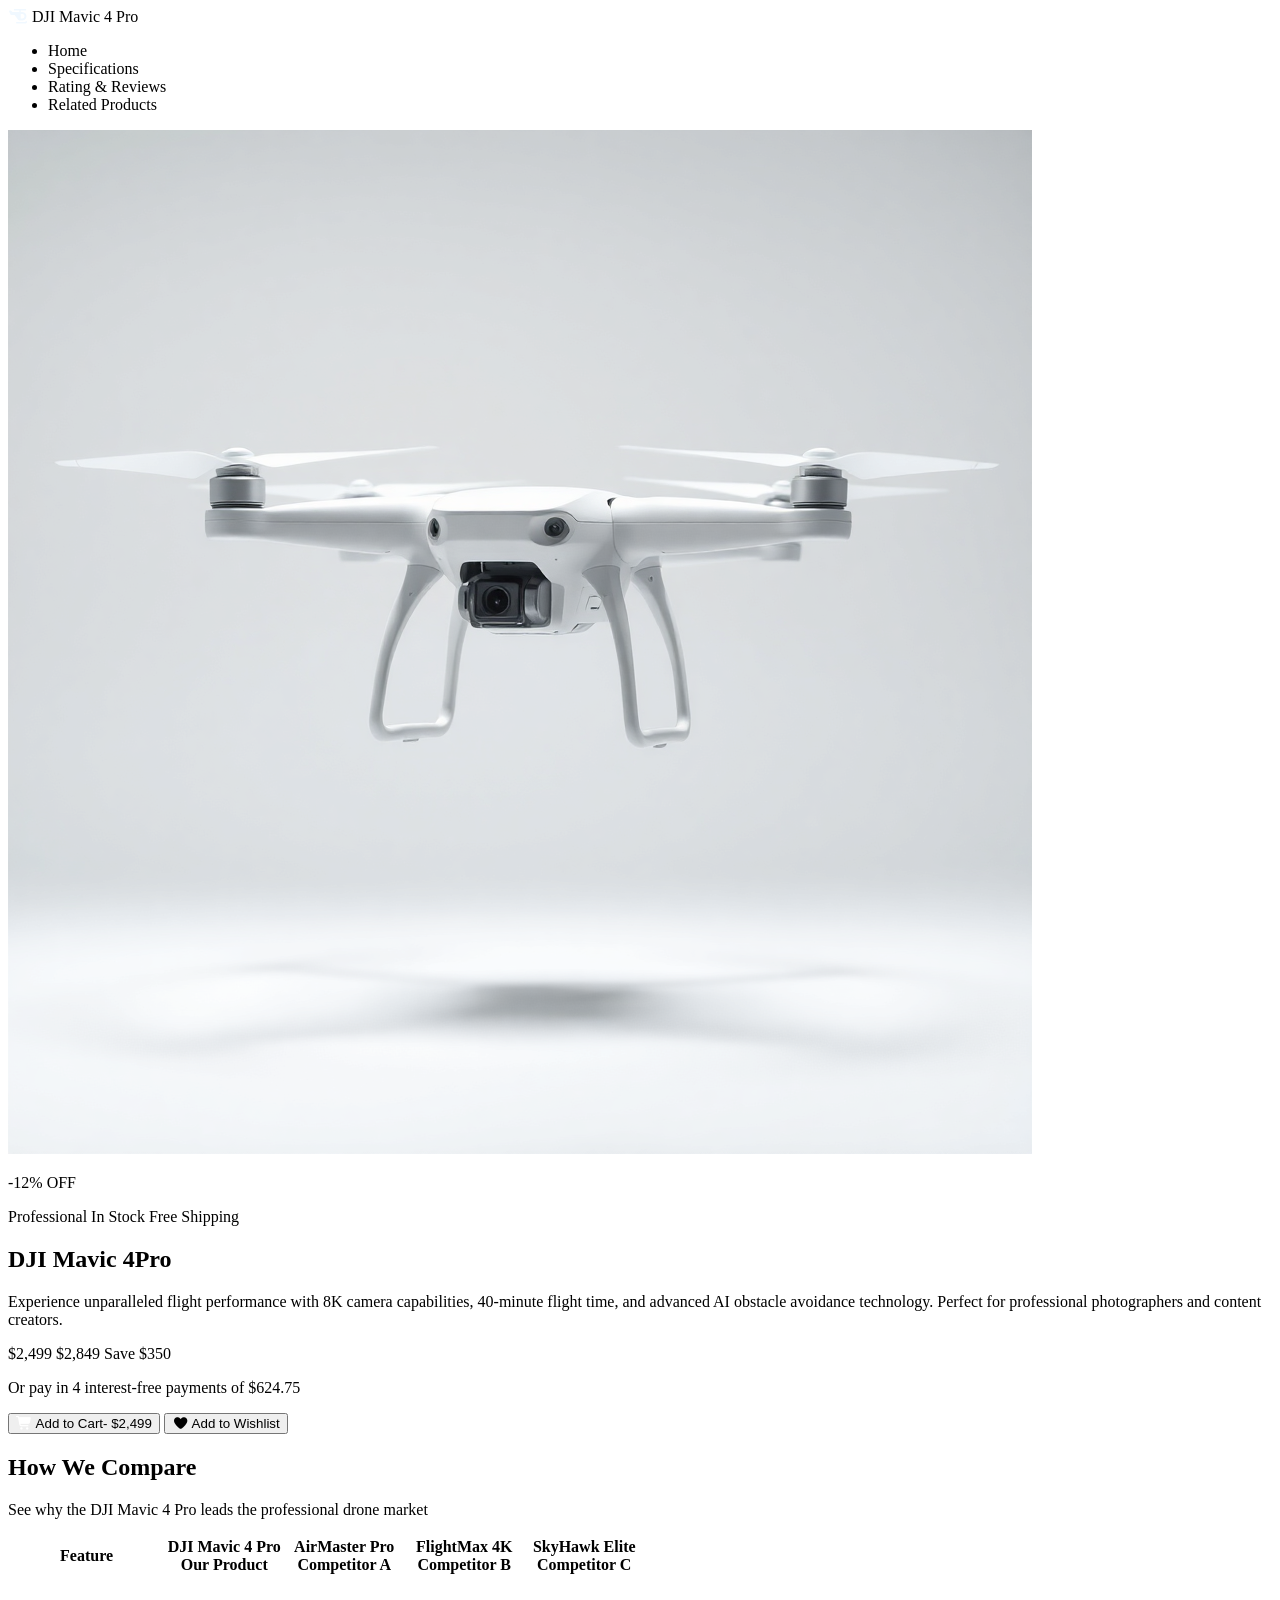
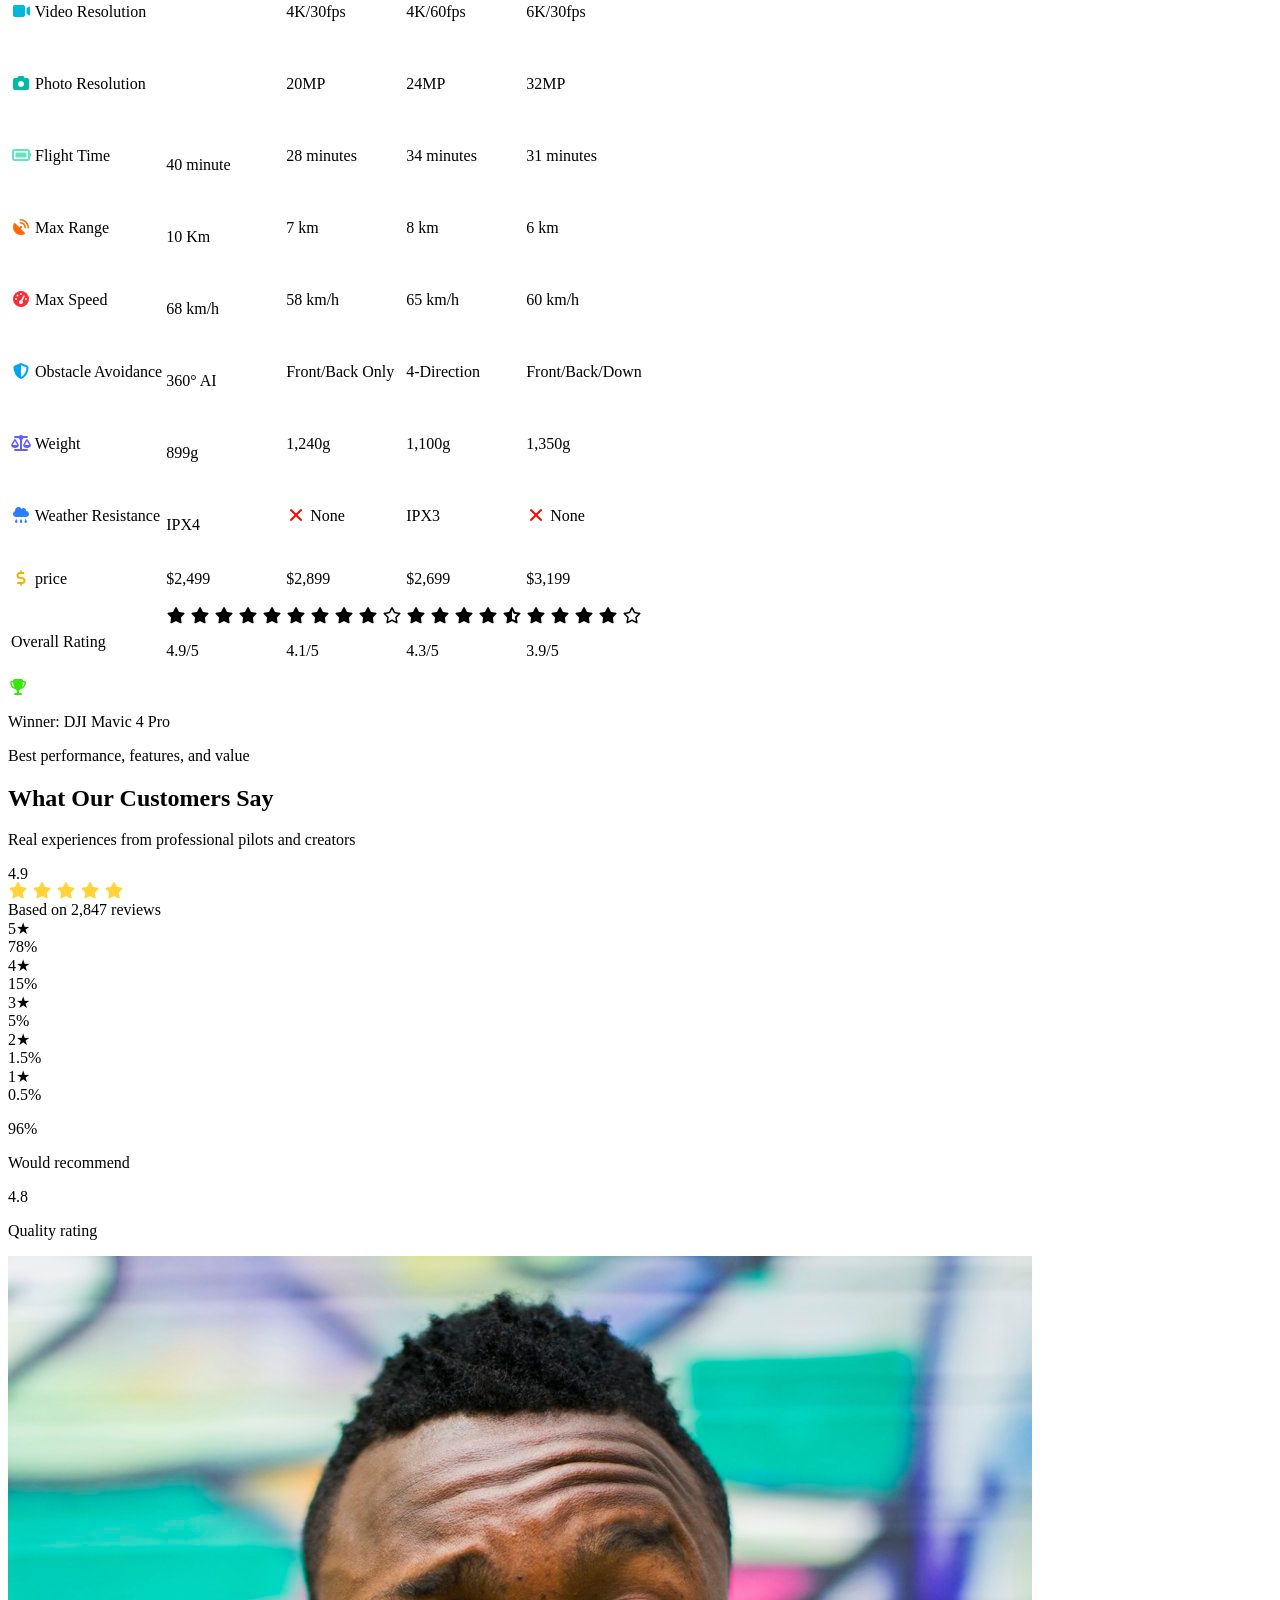
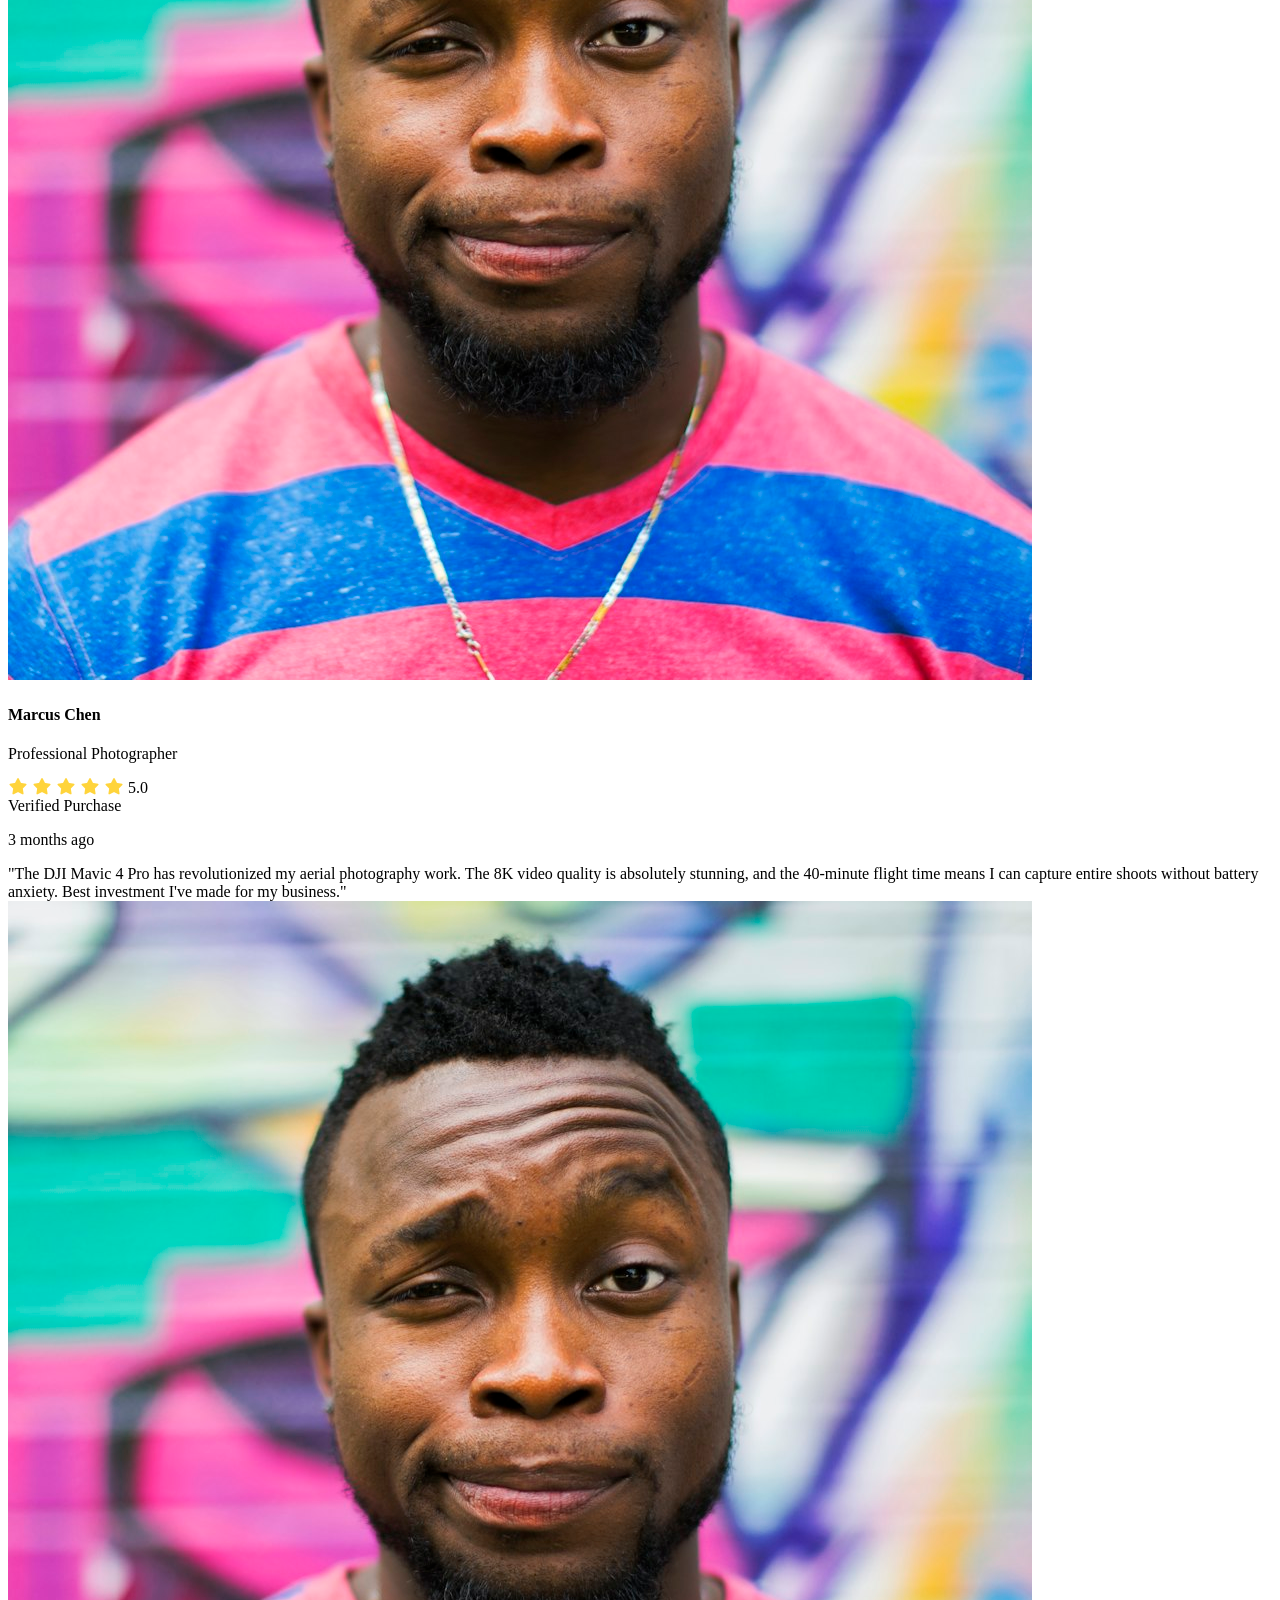
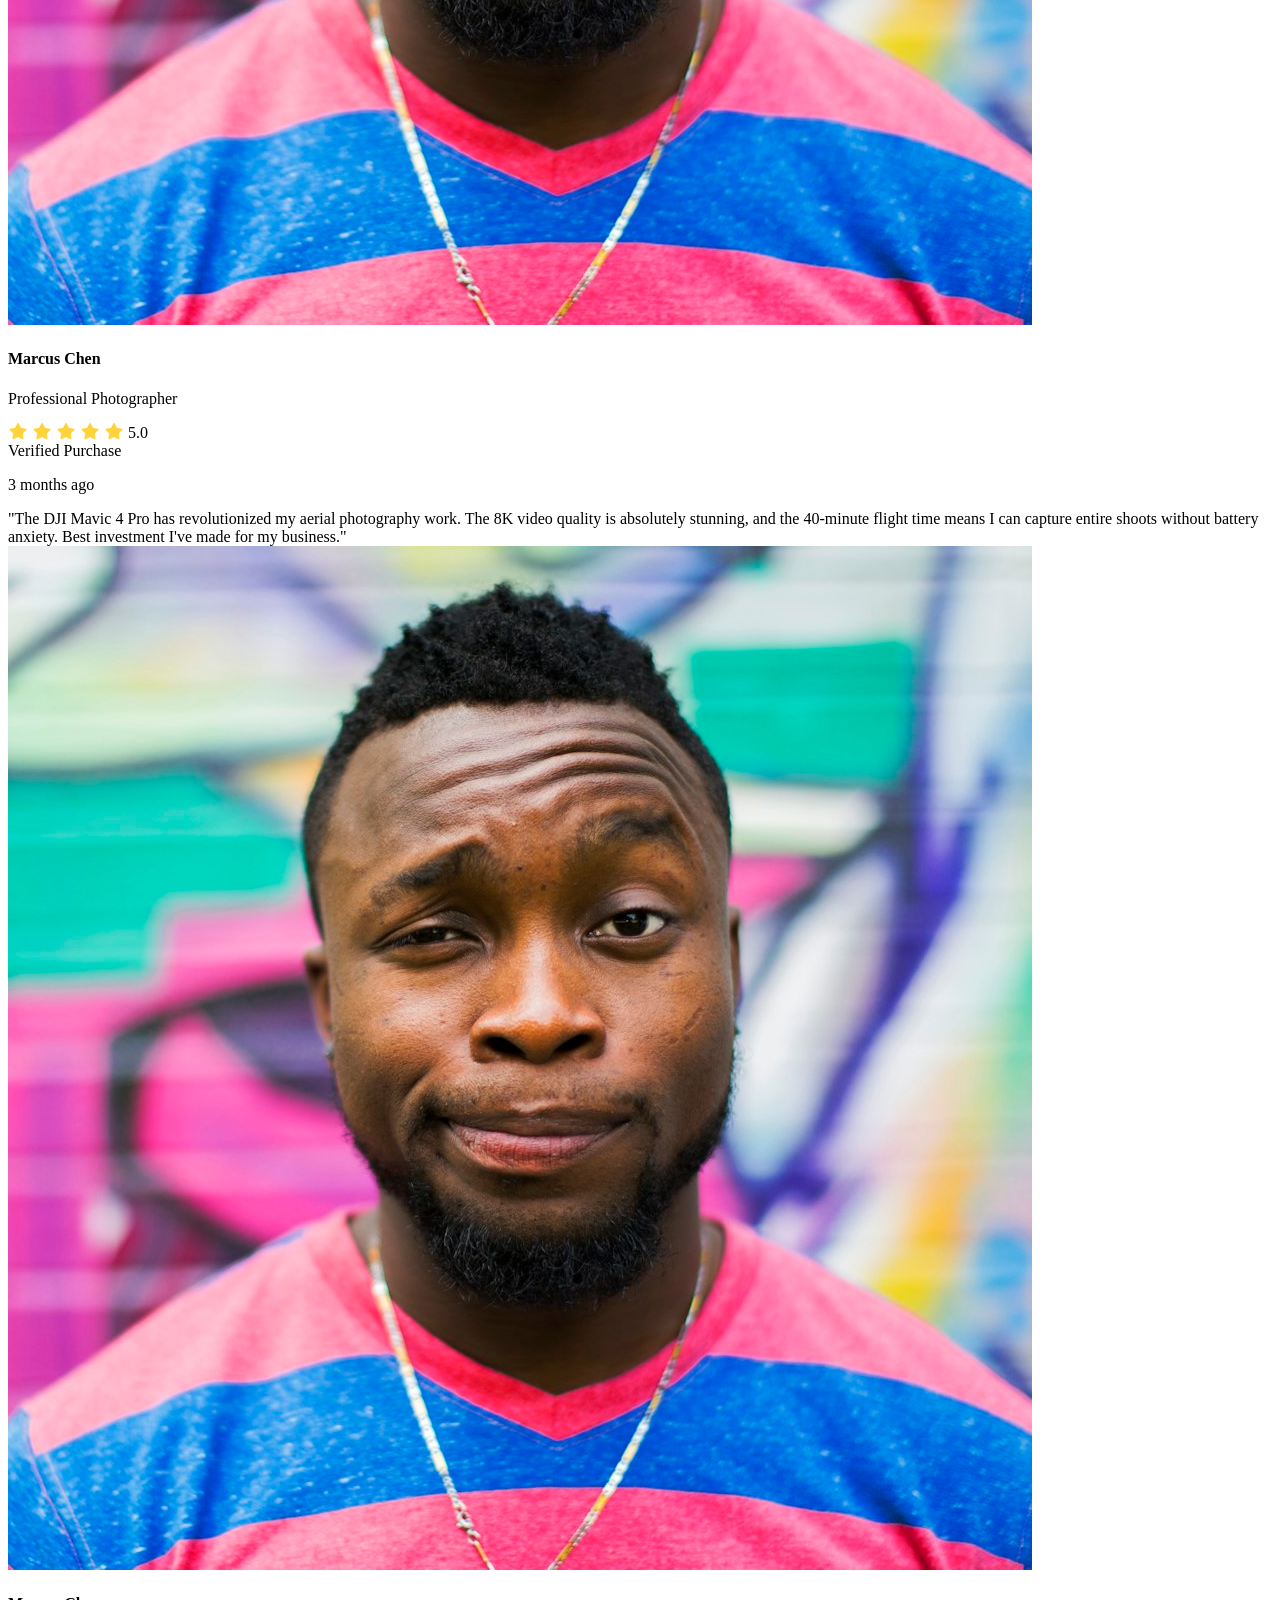
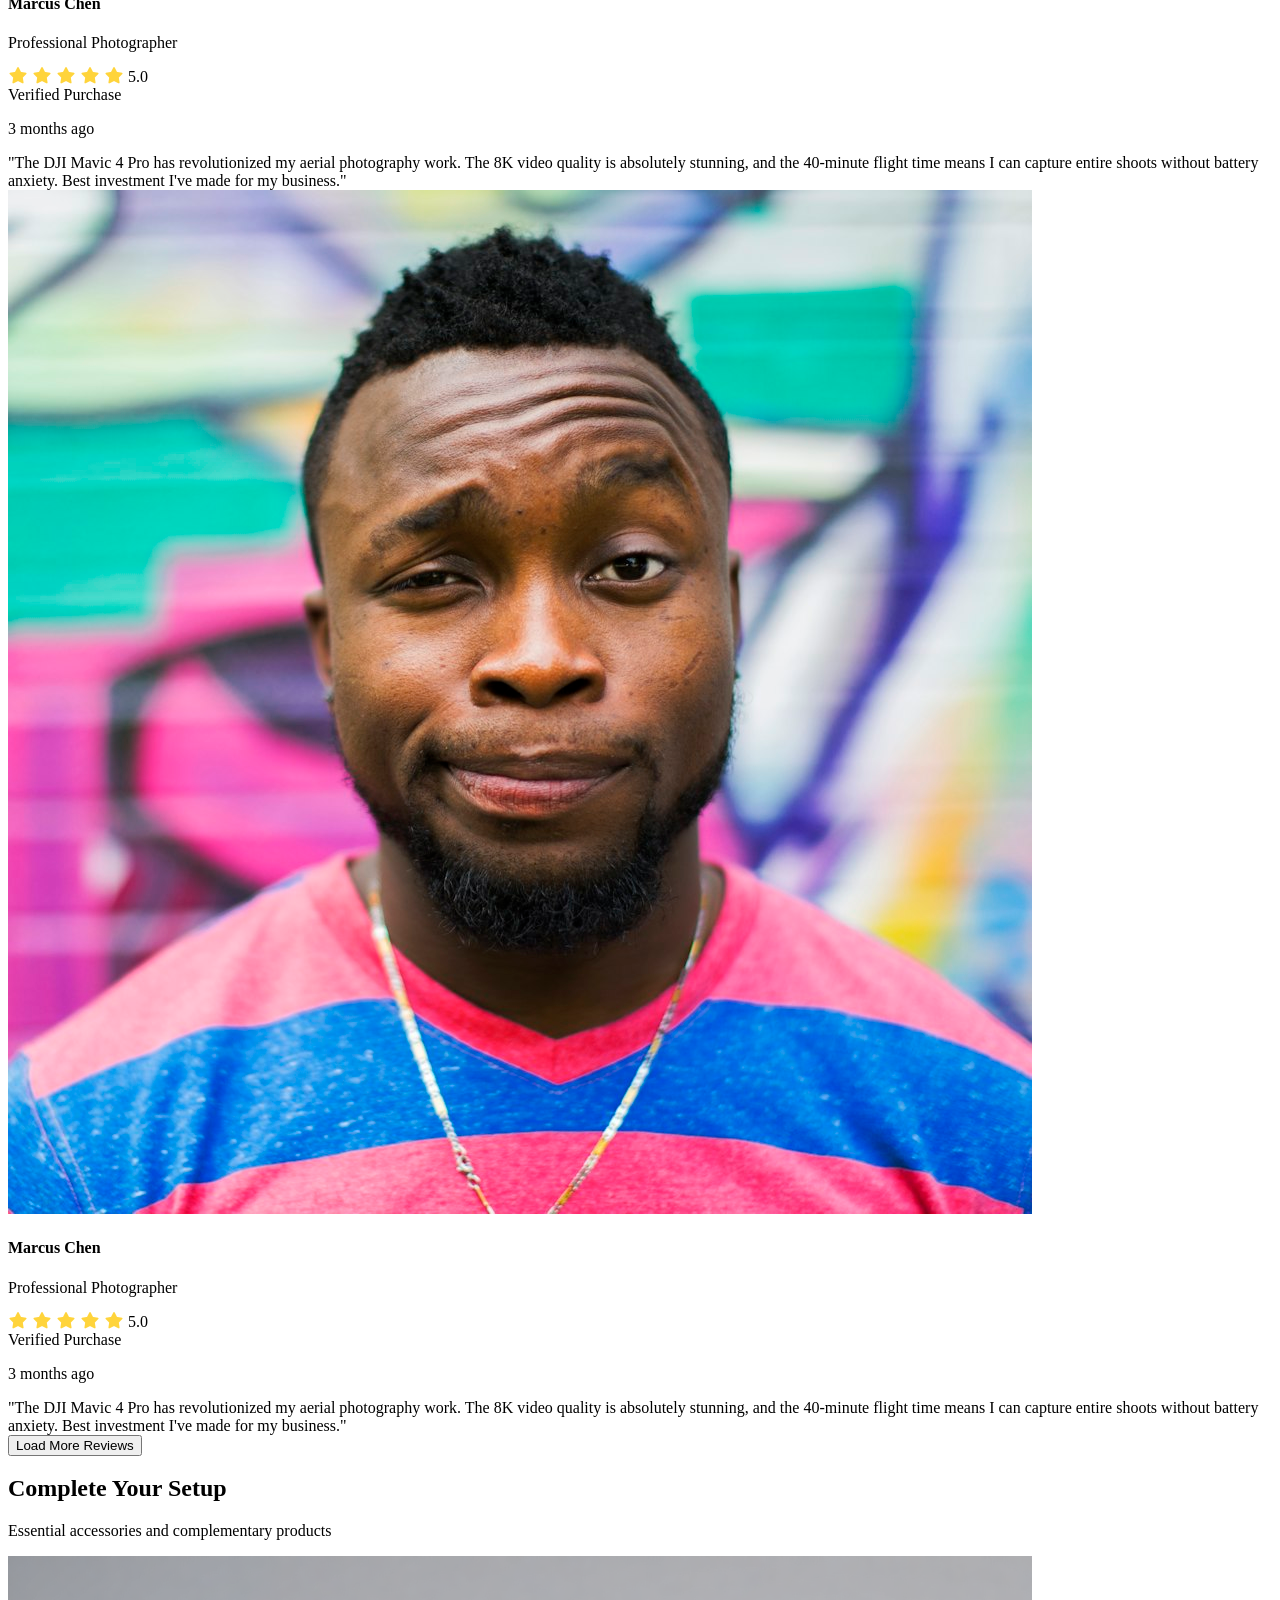
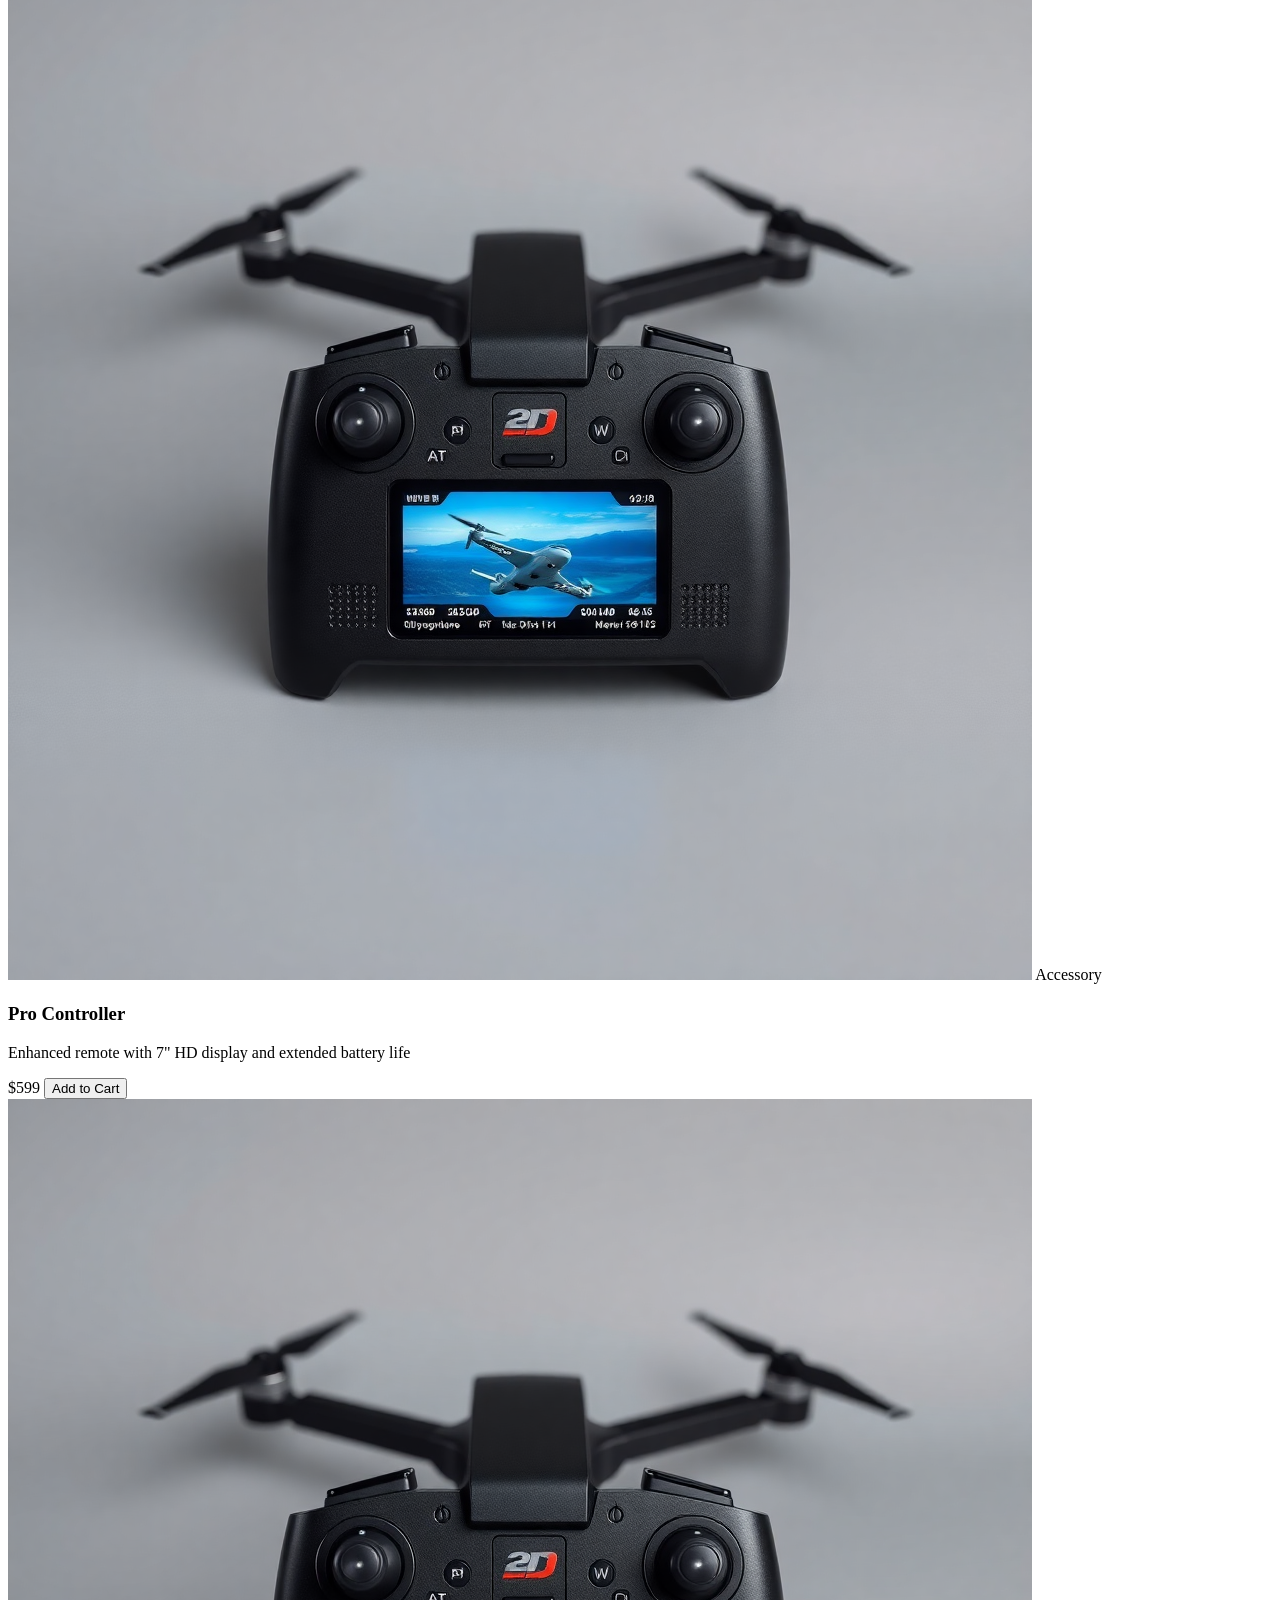
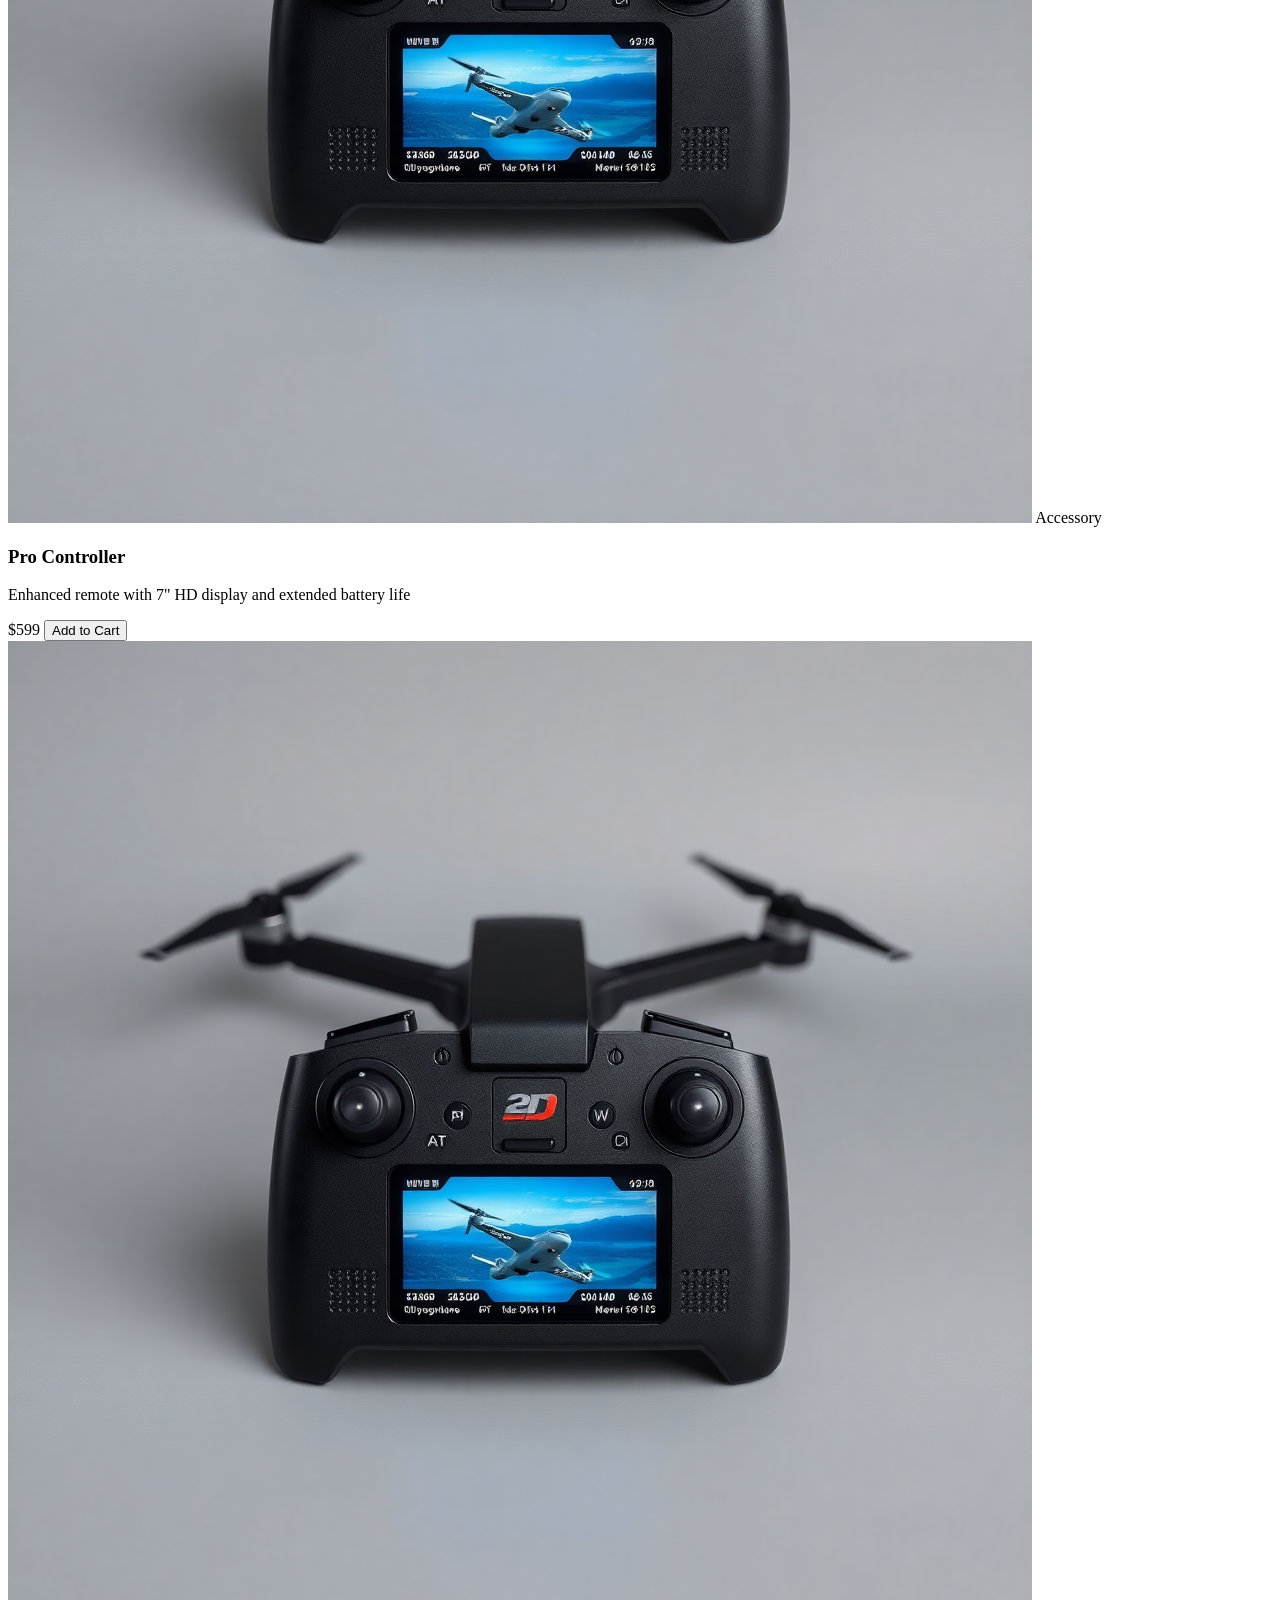
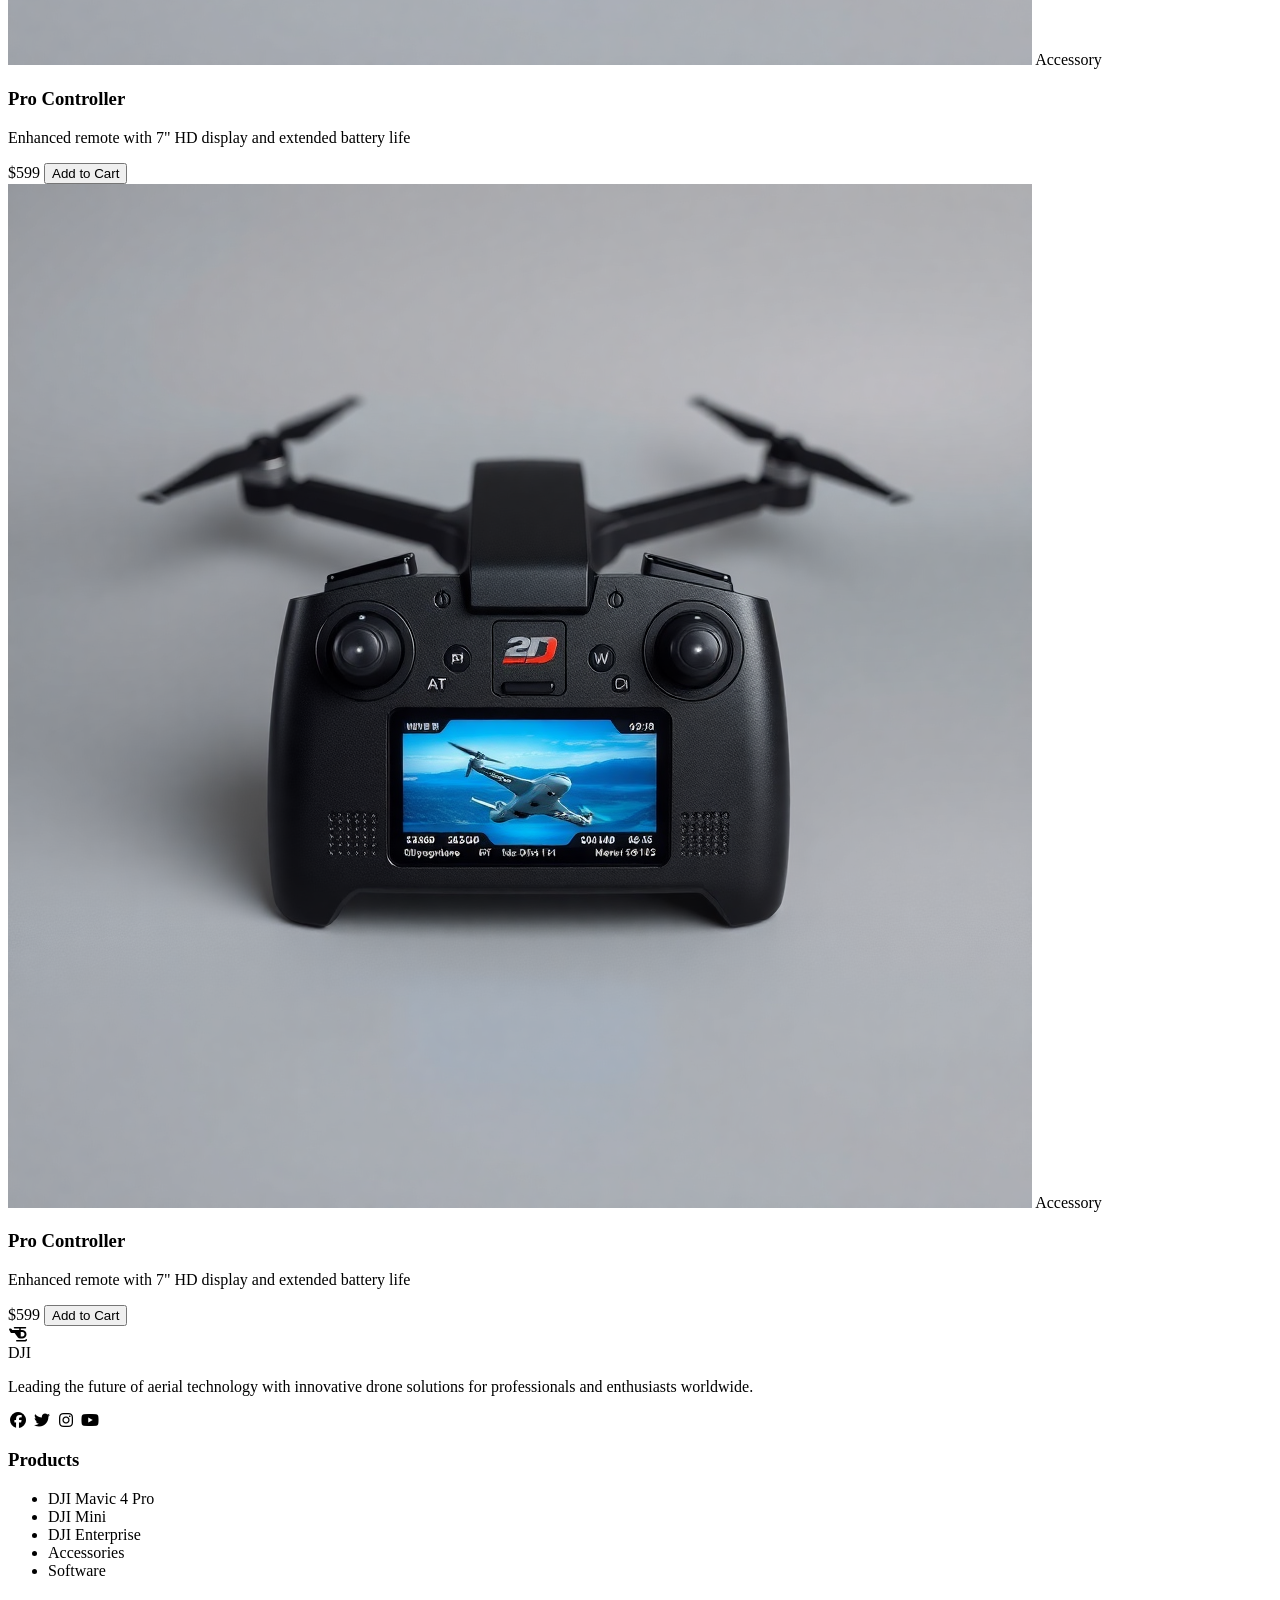
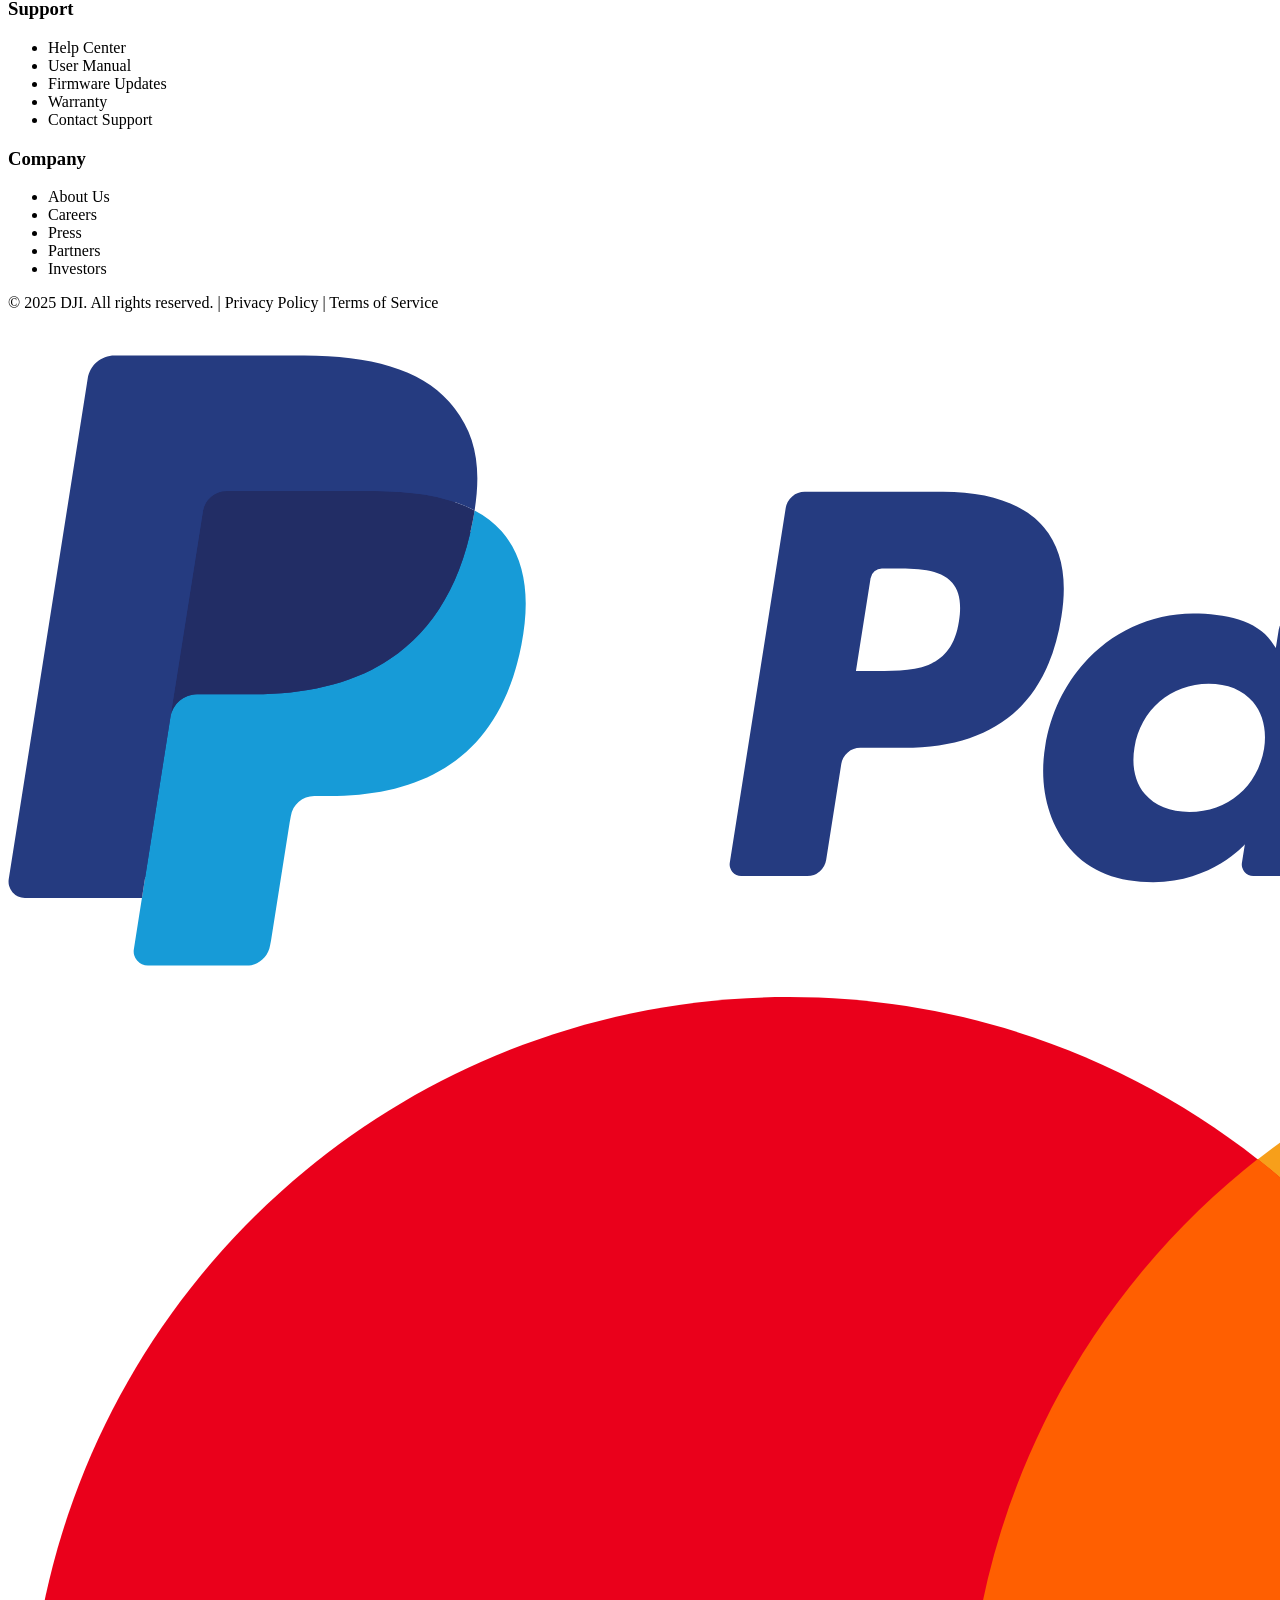
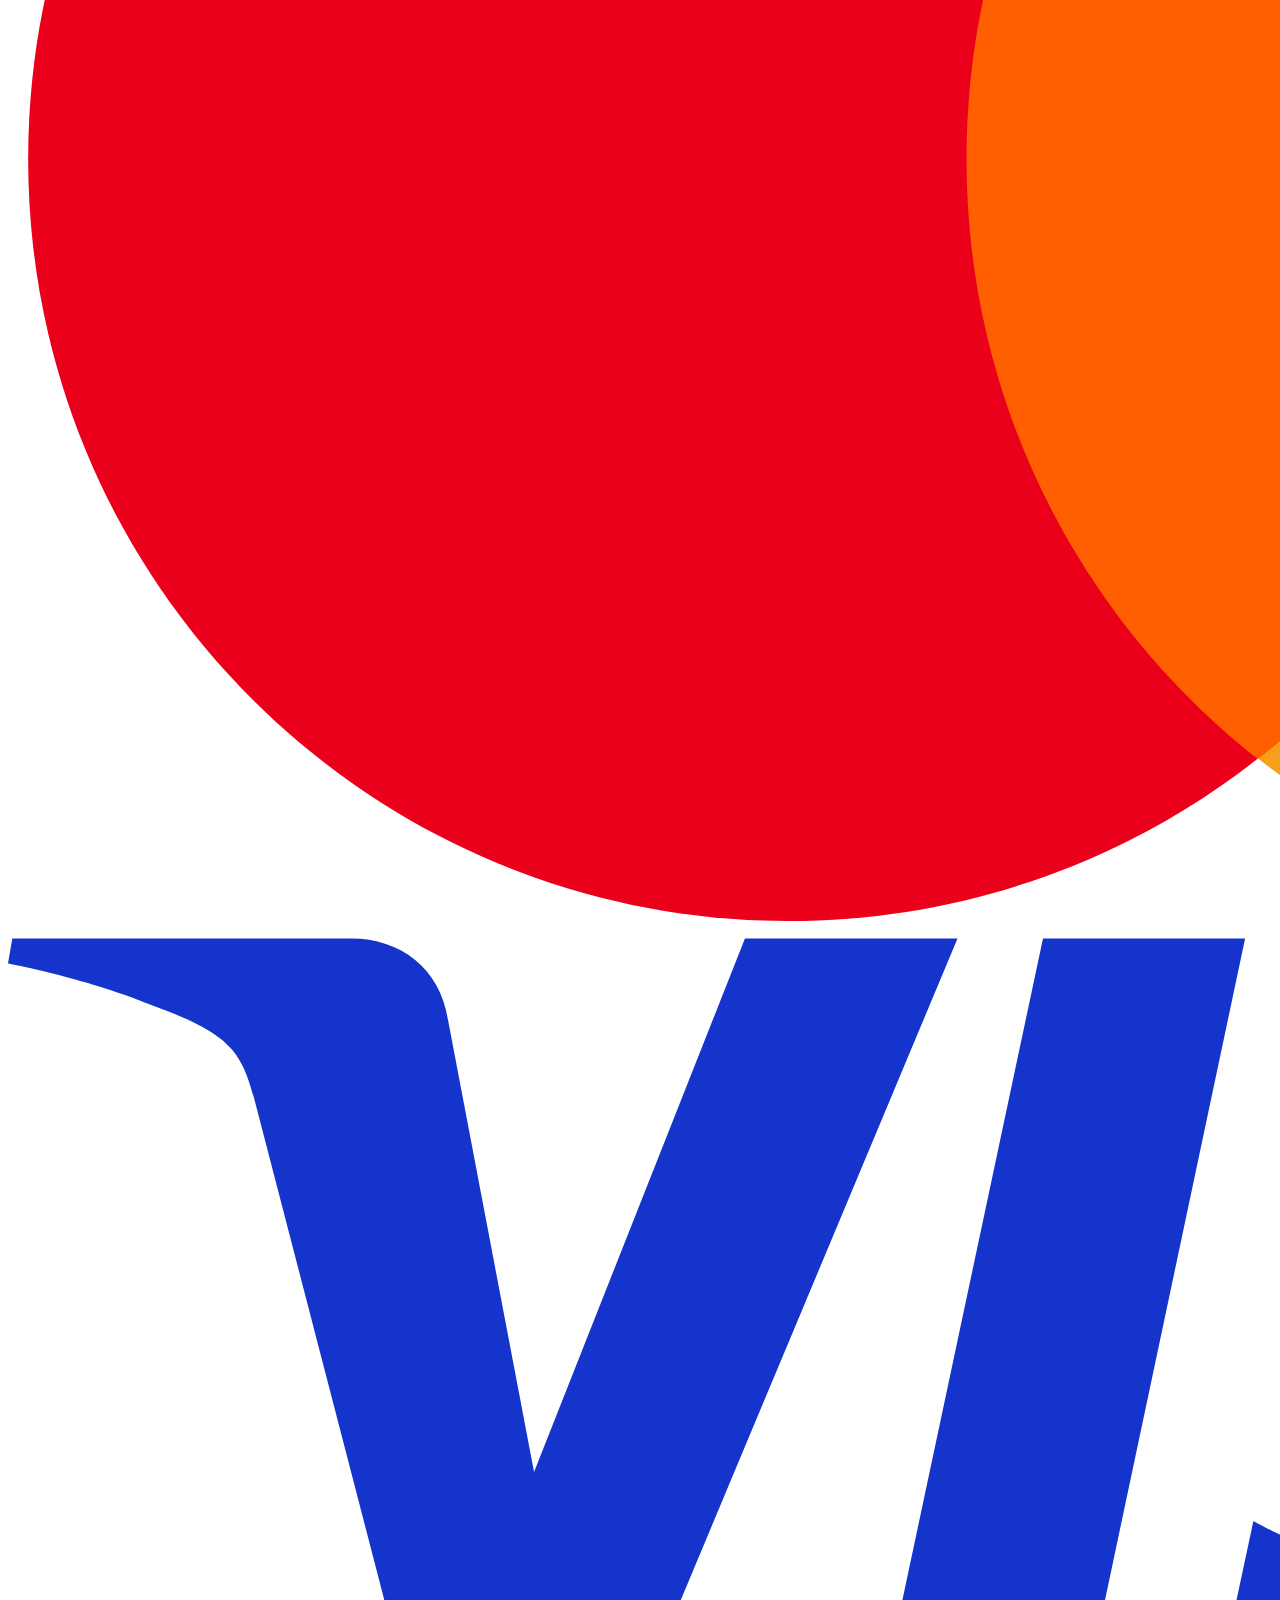
==== commit 80281d3d: "adjustingFirstCommit" ====
--- a/index.html
+++ b/index.html
@@ -12,7 +12,7 @@
       rel="stylesheet"
     />
     <link href="../css/all.min.css" rel="stylesheet" />
-    <link href="../css/style.css" rel="stylesheet" />
+    <link href="../3rd again/css/style.css" rel="stylesheet" />
   </head>
   <body>
     <header>
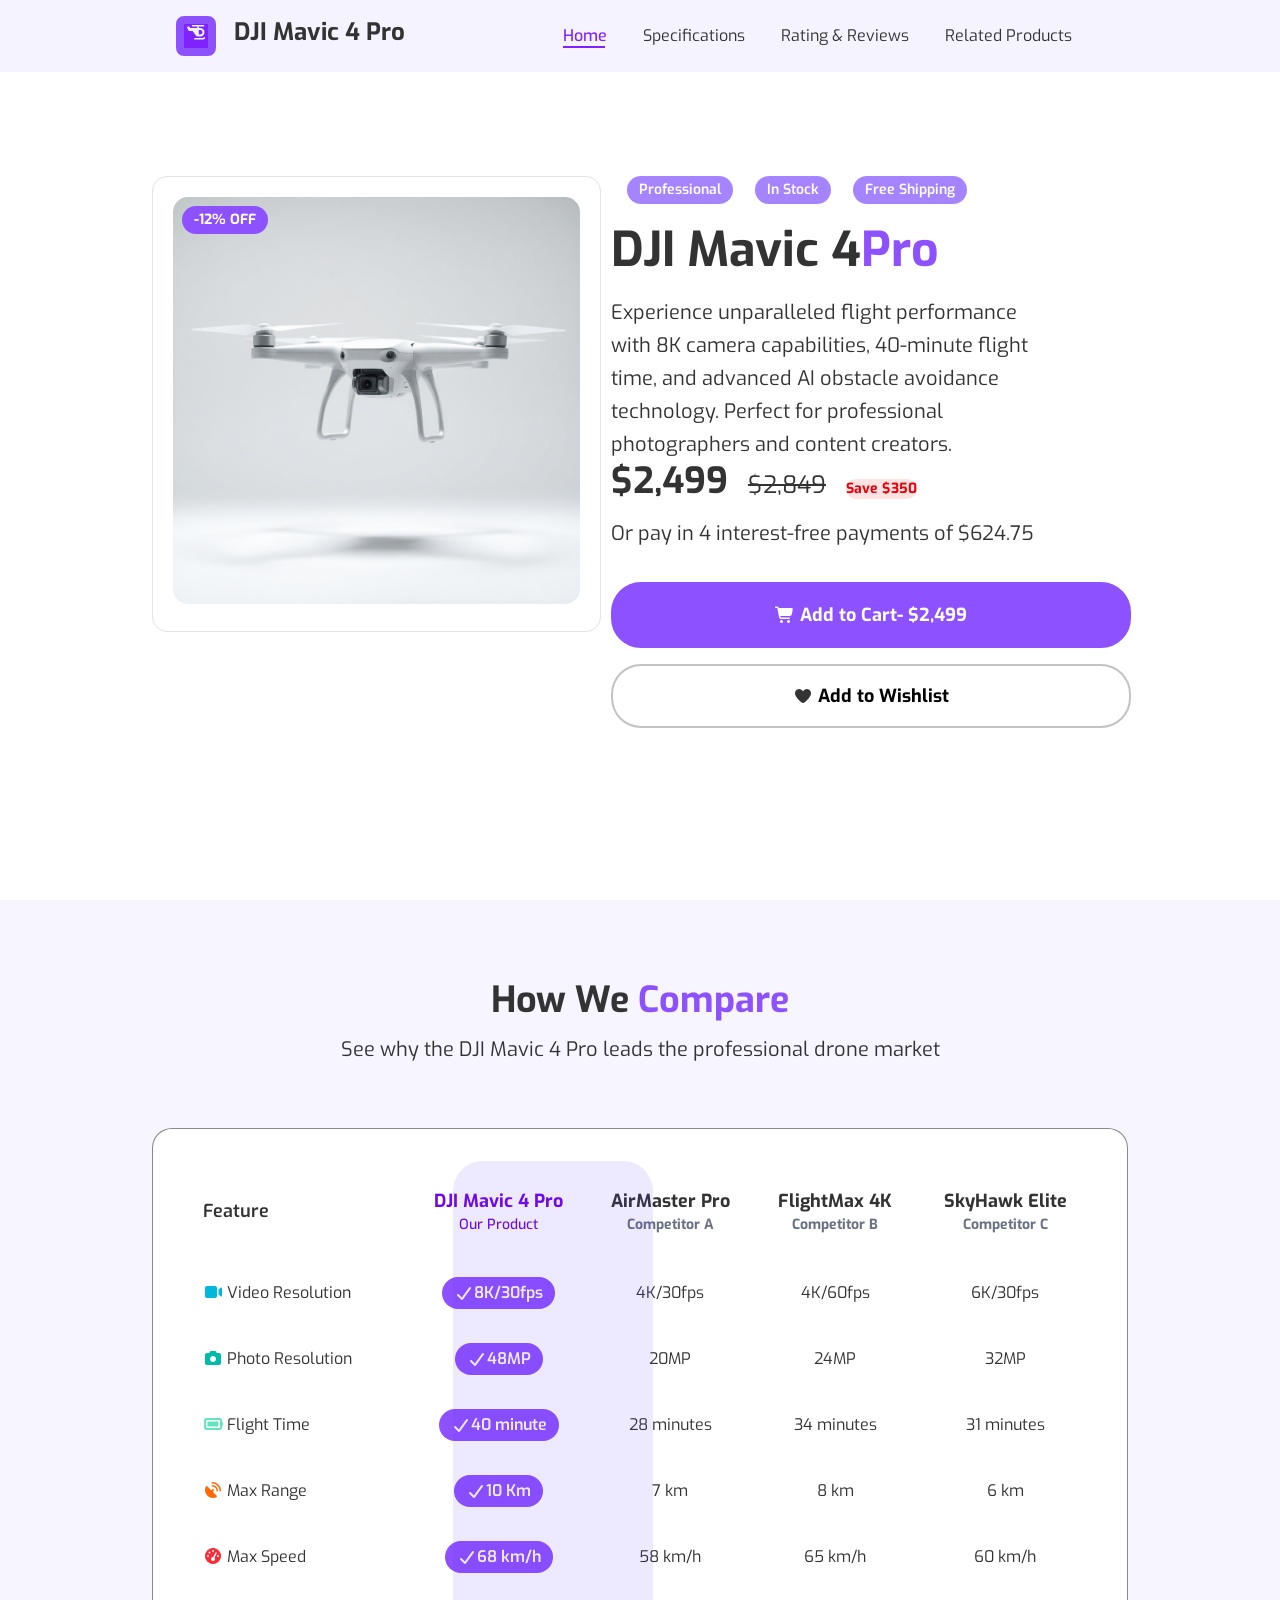
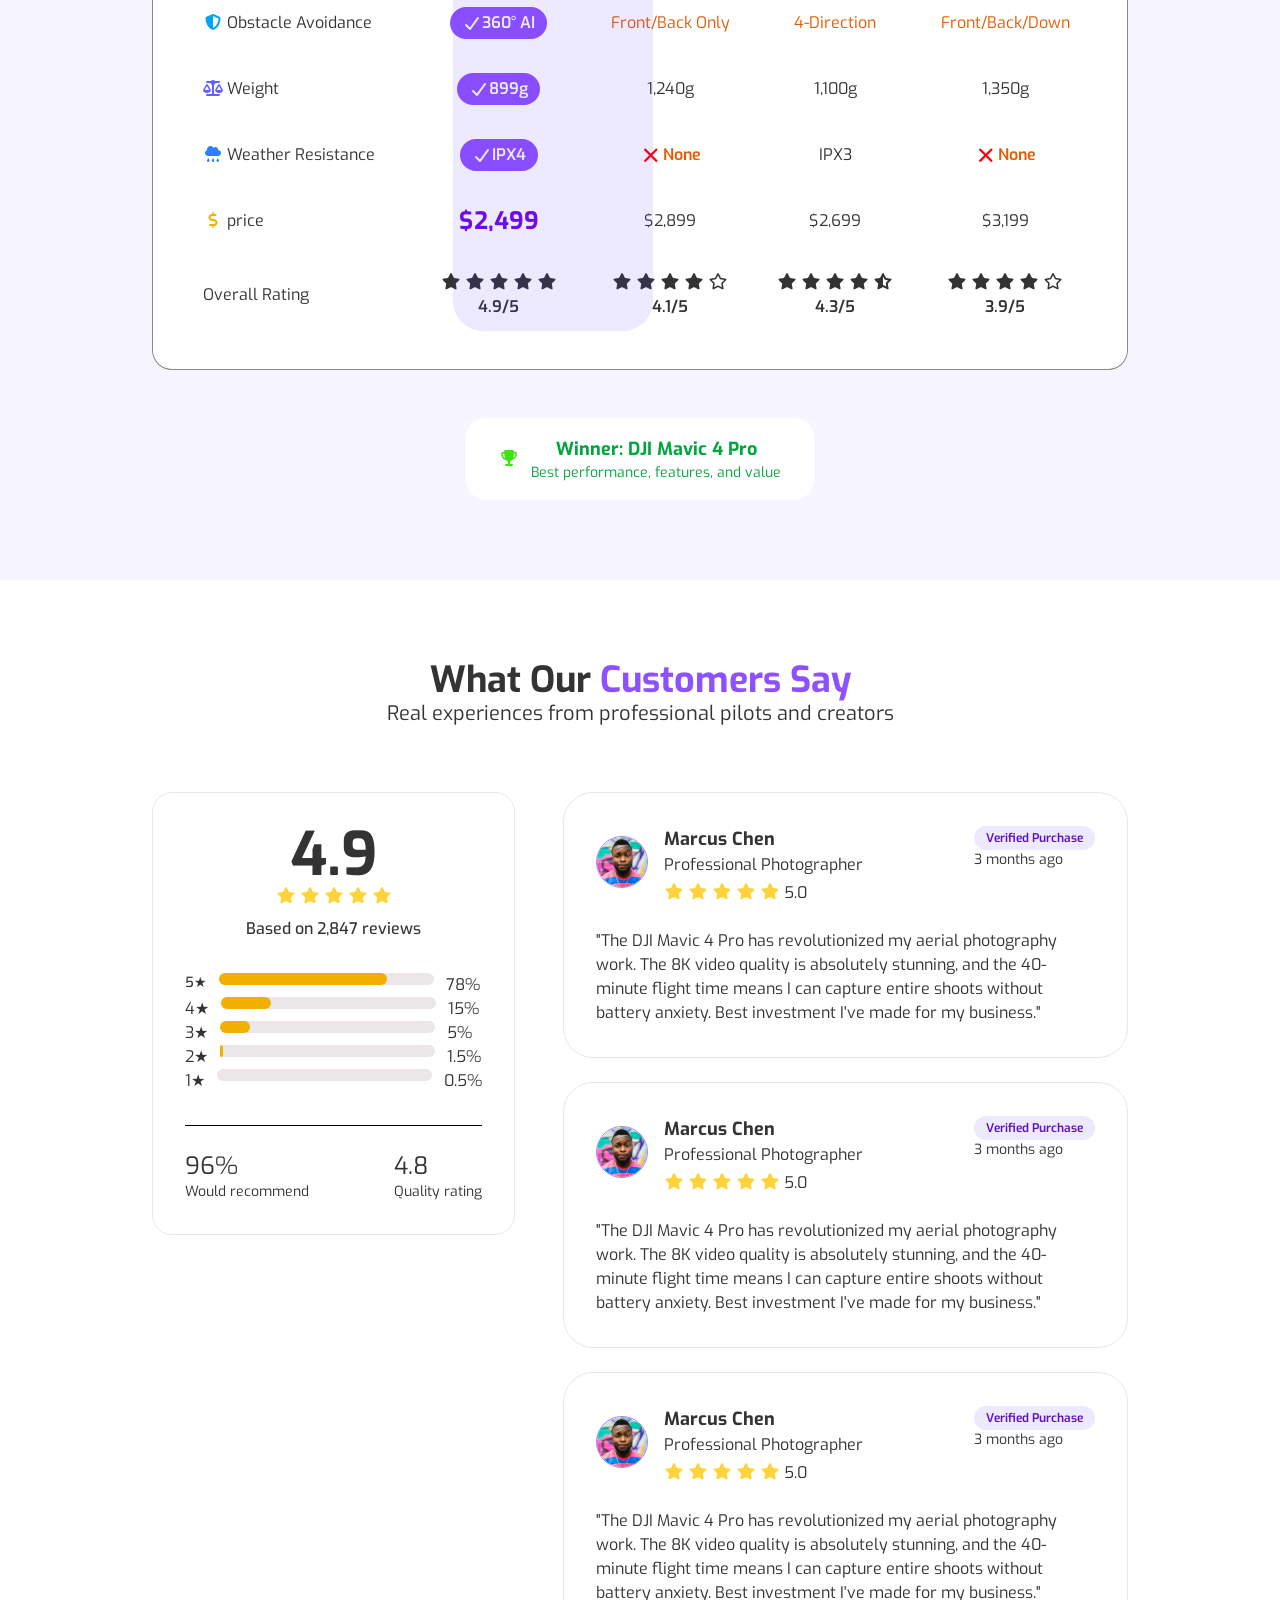
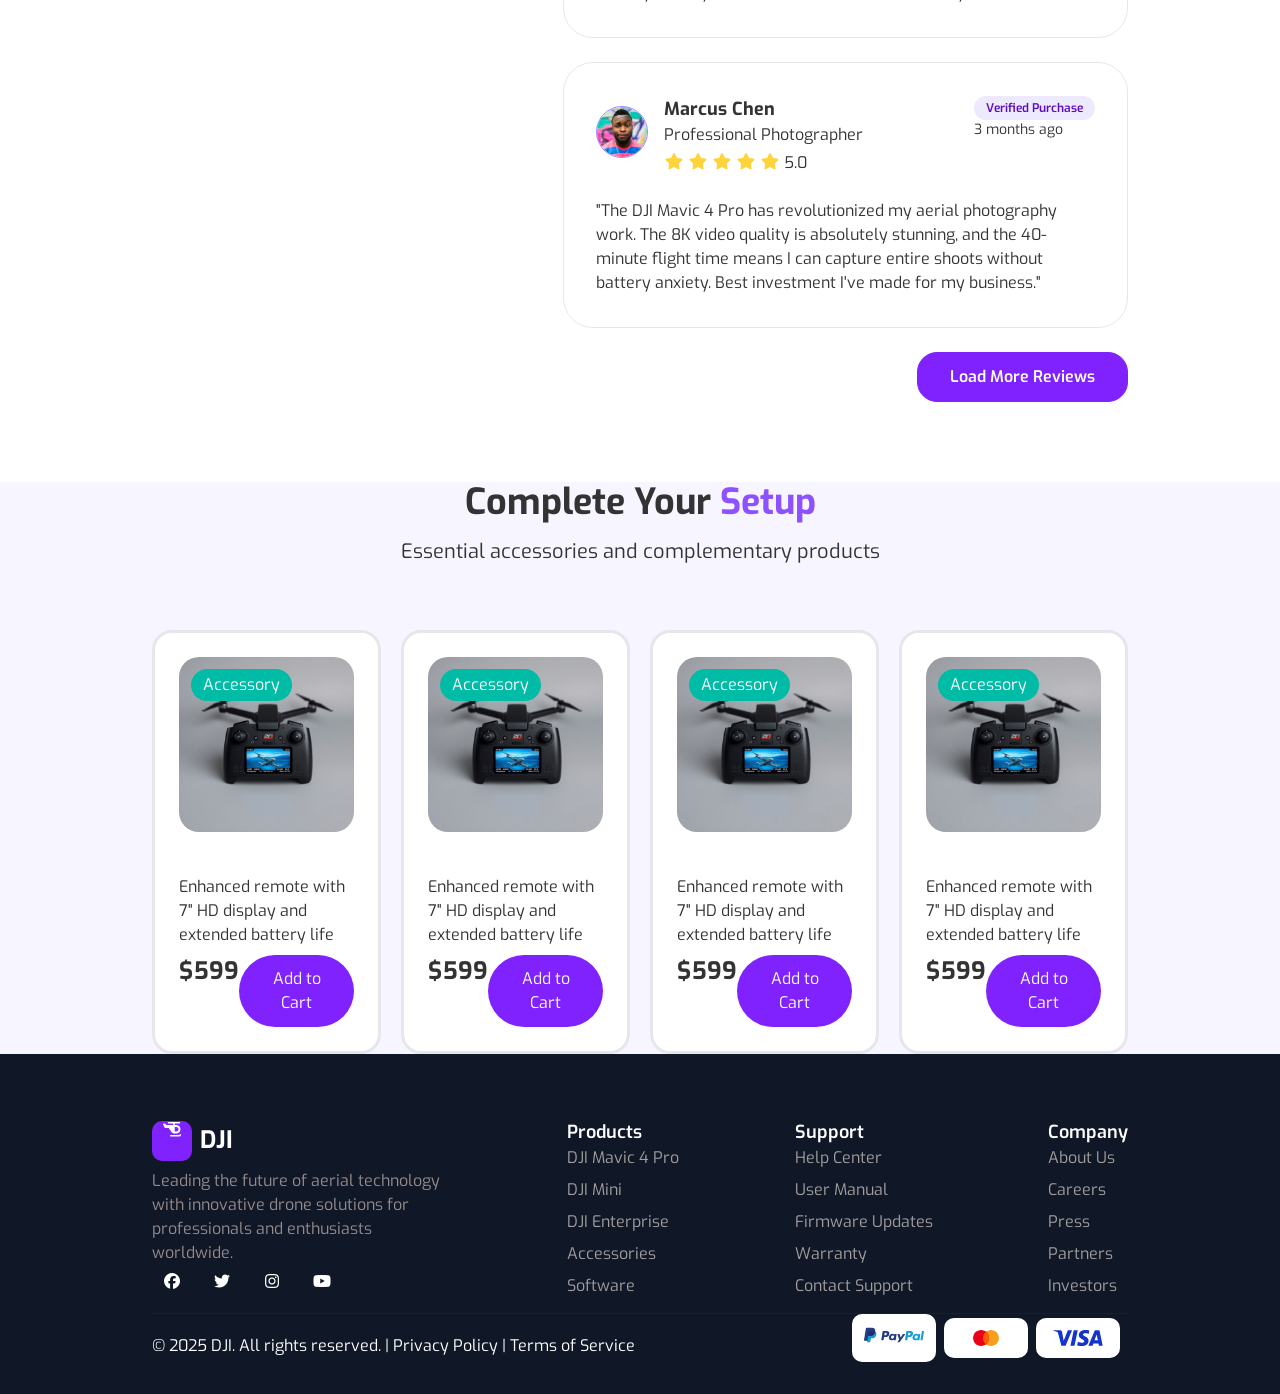
==== commit c628b3bb: "CssCommit" ====
--- a/index.html
+++ b/index.html
@@ -12,7 +12,7 @@
       rel="stylesheet"
     />
     <link href="../css/all.min.css" rel="stylesheet" />
-    <link href="../3rd again/css/style.css" rel="stylesheet" />
+    <link href="./css/style.css" rel="stylesheet" />
   </head>
   <body>
     <header>
--- a/css/style.css
+++ b/css/style.css
@@ -0,0 +1,931 @@
+/*  fix height in .rating-left */
+*{
+  font-family: "Exo", sans-serif;
+  font-size: 16px;
+  font-weight: 400;
+  line-height: 24px;
+  color: #333333;
+  box-sizing: border-box;
+  margin: 0px;
+  padding: 0px;
+}
+*::selection {
+  background-color: #8e51ff;
+  color: white;
+}
+.content p, .heading p{
+  width: fit-content;
+  margin:auto;
+ 
+}
+:root {
+  --main-text: #333333;
+  --border-color:#E5E7EB;
+  --main-color: #7f22fe;
+}
+
+span,
+a {
+  display: inline-block;
+}
+ul {
+  list-style-type: none;
+}
+ul li {
+  display: inline-block;
+}
+button {
+  cursor: pointer;
+}
+a {
+  text-decoration: none;
+}
+img {
+  width: 100%;
+}
+.container {
+  margin: auto;
+  width: 80%;
+  padding: 0px 24px;
+}
+
+/* BEGINING OF OF HEADER---------------------- */
+.main-color {
+  background-color: #8e51ff;
+}
+.nav-bar {
+  position: fixed;
+  top: 0px;
+  left: 0px;
+  right: 0px;
+  width: 100%;
+  z-index: 99999;
+}
+
+.left-part i {
+  width: 40px !important;
+  height: 40px;
+  border-radius: 8px;
+  border: solid #8e51ff 8px;
+  margin-right: 8px;
+}
+.center-nav {
+  display: flex;
+  align-items: center;
+  justify-content: space-between;
+}
+.table-padding {
+  padding: 4px 12px;
+}
+.table-centering {
+  display: flex;
+  align-items: center;
+  justify-content: center;
+}
+
+td span p {
+  color: #333;
+  font-size: 16px;
+  line-height: 24px;
+  font-weight: 600;
+  margin: auto;
+}
+.nav-bar-color {
+  background-color: #f5f3ff;
+}
+.inner-container {
+  padding: 16px 24px;
+}
+.left-part span {
+  font-size: 24px;
+  line-height: 32px;
+  font-weight: 700;
+}
+
+.right-part li {
+  cursor: pointer;
+}
+.our-price {
+  font-size: 24px;
+  line-height: 32px;
+  font-weight: 700;
+  color: #7008e7;
+}
+.active {
+  color: #7f22fe;
+  font-weight: 500;
+}
+.relative {
+  position: relative;
+}
+.relative li {
+  margin-right: 32px;
+  transition: 0.3s;
+}
+.relative::before {
+  position: absolute;
+  content: "";
+  width: 42px;
+  height: 2px;
+  background-color: #7f22fe;
+  bottom: 0px;
+}
+
+li:hover {
+  color: #7f22fe;
+}
+
+/* //help here------------------------------
+.relative li:hover::before{
+    background-color: red;
+} */
+
+/* END OF HEADER---------------------- */
+.center {
+  display: flex;
+  align-items: center;
+  /* justify-content: space-evenly; */
+  gap: 10px;
+  width: calc((100%-30px)/2);  
+  align-items: stretch;
+}
+.hero-image,
+.hero-content {
+  width: 46%;
+}
+.hero {
+  padding-top: 176px;
+  padding-bottom: 96px;
+ min-height: 100vh;
+}
+
+.img-border {
+  padding: 20px;
+  border: 1.6px solid #e1e3e7;
+  border-radius: 15px;
+}
+
+.hero-image {
+  position: relative;
+}
+.img-border img {
+  border-radius: 15px;
+
+}
+.hero-image p {
+  position: absolute;
+  top: 30px;
+  left: 30px;
+  color: #fff;
+  font-size: 14px;
+  line-height: 20px;
+  font-weight: 700;
+  padding: 4px 12px;
+  border-radius: 20px;
+}
+.hero-spans {
+  margin-bottom: 16px;
+  margin-left: 16px;
+}
+
+.hero-spans span {
+  padding: 4px 12px;
+  margin-right: 12px;
+  background-color: #a684ff;
+  border-radius: 15px;
+  color: white;
+  font-size: 14px;
+  line-height: 20px;
+  font-weight: 600;
+}
+
+h1 {
+  font-size: 48px;
+  line-height: 60px;
+  font-weight: 700;
+  color: #333;
+  margin-bottom: 16px;
+}
+h1 span {
+  color: #8e51ff;
+  font-size: 48px;
+  line-height: 60px;
+  font-weight: 700;
+}
+.hero-content p {
+  font-size: 20px;
+  line-height: 33px;
+  font-weight: 400;
+  color: #333;
+}
+.prices {
+  margin-bottom: 16px;
+}
+.current-prices {
+  font-size: 36px;
+  line-height: 40px;
+  font-weight: 700;
+  color: #333;
+  margin-right: 16px;
+}
+.old-prices {
+  font-size: 24px;
+  line-height: 32px;
+  font-weight: 400;
+  color: #333;
+  text-decoration: line-through;
+  margin-right: 16px;
+}
+.saved {
+  font-size: 14px;
+  line-height: 20px;
+  font-weight: 700;
+  color: #e7000b;
+  background-color: #ffe2e2;
+  border-radius: 15px;
+}
+.space-y {
+  margin-bottom: 32px;
+}
+.main-btns {
+  padding: 16px 32px;
+  margin-bottom: 16px;
+  border: 2px solid #fff;
+  border-radius: 30px;
+  font-size: 18px;
+  line-height: 28px;
+  font-weight: 700;
+  transition: 0.3s;
+}
+.to-cart {
+  width: 520px;
+  background-color: #8e51ff;
+  border: 3px solid #8e51ff;
+  color: #fff;
+}
+.wishlist {
+  width: 520px;
+  background-color: #fff;
+  color: black;
+  border: 2px solid rgba(0, 0, 0, 0.234);
+}
+
+button:hover {
+  transform: scale(1.02);
+}
+/* --------------- */
+.how-we-compare,.related-products {
+  background-color: #f7f5ff;
+}
+section .how-we-compare {
+  padding: 80px 0px;
+}
+.content {
+  margin-bottom: 64px;
+  text-align: center;
+}
+.content p {
+  font-size: 20px;
+  line-height: 28px;
+  font-weight: 400;
+  color: #333;
+}
+h2{
+  width: fit-content;
+  margin-bottom: 16px;
+}
+.content h2 {
+  margin-bottom: 16px;
+}
+.main-heading-coloring {
+  font-size: 36px;
+  line-height: 40px;
+  font-weight: 700;
+  color: #333;
+  margin: auto;
+}
+.main-heading-span {
+  font-size: 36px;
+  line-height: 40px;
+  font-weight: 700;
+  color: #8e51ff;
+}
+
+/* -----------table--------- */
+.table-div {
+  border: 1.6px solid #33333393;
+  padding: 32px;
+  border-radius: 20px;
+  width: 100%;
+  background-color: white;
+  position: relative;
+}
+
+.highlight{
+position: absolute;
+height: 770px;
+width: 200px;
+left: 300px;
+border-bottom-right-radius: 30px;
+border-bottom-left-radius: 30px;
+border-top-right-radius: 30px;
+border-top-left-radius: 30px;
+background-color: rgba(77, 39, 245, 0.1);
+
+}
+td {
+  text-align: center;
+}
+
+.left-td {
+  text-align: left;
+}
+table {
+  width: 100%;
+}
+
+table td {
+  padding: 16px;
+}
+
+table th {
+  padding: 24px 16px;
+}
+.feature {
+  font-size: 18px;
+  line-height: 28px;
+  font-weight: 600;
+  color: #333;
+}
+.product-title {
+  color: #333;
+}
+.titles {
+  font-size: 18px;
+  font-weight: 700;
+  line-height: 28px;
+}
+.main-product-title {
+  color: #7008e7;
+}
+
+.our-product {
+  font-size: 14px;
+  line-height: 20px;
+  font-weight: 500;
+  color: #7008e7;
+}
+.Competitors {
+  font-size: 14px;
+  line-height: 20px;
+  font-weight: 700;
+  color: #6a7282;
+}
+table .main-color {
+  border-radius: 20px;
+  width: fit-content;
+  color: white;
+  font-size: 14px;
+  line-height: 20px;
+  font-weight: 600;
+  text-align: center;
+  margin: auto;
+}
+.bla {
+  text-align: center;
+}
+.our-color {
+  color: white;
+}
+
+table p {
+  border-radius: 10px;
+  width: fit-content;
+  color: white;
+  font-size: 14px;
+  line-height: 20px;
+  font-weight: 600;
+}
+.draw-back{
+  color: #e55c00;
+  text-align: center;
+}
+
+.x-none {
+  display: flex;
+  align-items: center;
+  justify-content: center;
+ 
+}
+
+.x-none i {
+  font-size: 18px;
+}
+
+.x-none span {
+  font-size: 16px;
+  font-weight: 600;
+}
+
+/* end of table------------ */
+
+.inner-winner {
+  display: flex;
+  justify-content: center;
+  width: 100%;
+}
+
+
+.inner-winner-content{
+   display: flex;
+  align-items: center;
+  background-color: rgb(255, 255, 255);
+  justify-content: center;
+  margin-top: 48px;
+  border:  1px solid rgb(255, 255, 255);
+  padding: 16px 32px;
+  text-align: center;
+  border-radius: 20px;
+
+  
+}
+.bordering{
+  background-color: white;
+}
+.inner-winner-content .top{
+  font-size: 18px;
+  line-height: 28px;
+  font-weight: 700;
+  color: #00a63e;
+}
+.inner-winner-content .bottom{
+  font-size: 14px;
+  line-height: 20px;
+  font-weight: 400;
+  color: #00a63e;
+
+}
+
+
+
+
+
+
+/* --------3rd section--------------- */
+.heading p{
+  font-size: 20px;
+  line-height: 28px;
+  font-weight: 400;
+  color: var(--main-text);
+}
+.heading{
+  margin-bottom: 64px;
+
+}
+
+.rating-number{
+  font-size: 60px;
+  font-weight: 700;
+  line-height: 60px;
+  color: var(--main-text);
+  width: fit-content;
+  margin-bottom: 8px;
+  margin: auto;
+
+}
+.stars{
+  width: fit-content;
+  margin: auto;
+  margin-bottom: 8px;
+
+}
+.bla{
+  margin-bottom: 32px;
+}
+
+.revies{
+  font-weight: 500;
+  width: fit-content;
+  margin: auto;
+}
+.m-12{
+  margin-right: 12px;
+}
+.fives{
+  display: flex;
+}
+.num{
+  font-size: 14px;
+  font-weight: 500;
+  line-height: 20px;
+  color: var(--main-text);
+}
+
+.border{
+  width: 215px;
+  height: 12px;
+  background-color: #ebe6e7;
+  border-radius: 20px;
+}
+.border-2{
+  width: 168px;
+  height: 12px;
+  background-color: #F0B000;
+  border-radius: 20px;
+}
+.border-3{
+    width: 50px;
+  height: 12px;
+  background-color: #F0B000;
+  border-radius: 20px;
+}
+
+.border-4{
+   width: 30px;
+  height: 12px;
+  background-color: #F0B000;
+  border-radius: 20px;
+
+}
+.border-5{
+   width: 3px;
+  height: 12px;
+  background-color: #F0B000;
+  border-radius: 20px;
+
+}
+
+.trophy{
+  margin-right: 12px;
+}
+.grid{
+  display: flex;
+  justify-content: space-between;
+  align-items: center;
+  flex-wrap: wrap;
+}
+.recommended-percenteages{
+  margin: auto;
+}
+
+.rating-left{
+  border: 1.6px solid #E5E7EB;
+  border-radius: 20px;
+  padding: 32px;
+   position: sticky;
+    top: 10px;
+   /* height: 424px; */
+}
+
+
+.suggestions{
+  font-size: 14px;
+  line-height: 20px;
+  font-weight: 400;
+  color: var(--main-text);
+}
+
+.font-percentage{
+  font-size: 24px;
+  height: 700;
+  line-height: 32px;
+  color: var(--main-text);
+}
+
+.percenteages{
+  margin-top: 32px;
+  border-top: 0.8px solid black;
+  padding-top: 24px;
+}
+
+
+.d-flex{
+  display: flex;
+  justify-content: space-between;
+  align-items: start;
+gap: 48px;
+}
+.products .d-flex{
+  gap: 20px;
+  
+}
+.drone .d-flex{
+  gap: 0px;
+}
+
+.opinions{
+  border: 1.6px solid #E5E7EB;
+  padding: 32px;
+  margin-bottom: 24px;
+  border-radius: 30px;
+}
+.customer-image img{
+  border-radius: 100%;
+  border: 1.6px solid #A683FF;
+  width: 52px;
+  height: 52px;
+}
+
+.idk{
+  display: flex;
+  justify-content: center;
+  align-items: center;  
+}
+
+.centering{
+  display: flex;
+  justify-content: space-between;
+  margin-bottom: 24px;
+}
+.customer-image{
+  margin-right: 16px;
+}
+.review-stars{
+  margin-top: 4px;
+}
+
+.customer-info h4{
+  font-size: 18px;
+  line-height: 28px;
+    font-weight: 700;
+    color: var(--main-text);
+}
+
+.text-right span{
+  font-size: 12px;
+  font-weight: 600;
+  line-height: 16px;
+  color: #5d0ec0;
+  padding: 4px 12px;
+  border-radius: 20px;
+  background-color: #EDE9FE;
+}
+.text-right p{
+  margin-top: 4px 0px 0px 0px;
+  font-size: 14px;
+  line-height: 20px;
+  font-weight: 400;
+  color: var(--main-text);
+  
+
+}
+
+.opinions .center{
+  margin-bottom: 24px;
+}
+.testimonials .padding{
+  padding: 80px 0px;
+}
+.more-reviews{
+ background-color: #7f22fe;
+ border: 1.6px solid #7f22fe;
+ border-radius: 20px; 
+ padding: 12px 32px;
+  transition: 0.3s all; 
+}
+
+.das{
+  text-align: end;
+   
+}
+.das:hover{
+  background-color: white;
+  color:#7f22fe ;
+   font-size: 16px;
+  font-weight: 600;
+    line-height: 24px;
+}
+
+.more-reviews span{
+   font-size: 16px;
+  font-weight: 600;
+    line-height: 24px;
+    color: white;
+}
+
+
+/* ---------------------RELATED PRODUCTS------- */
+
+
+h3{
+  font-size: 20px;
+  font-weight: 700;
+  line-height: 28px;
+  color: var(--main-text);
+}
+
+.price span{
+  font-size: 24px;
+  font-weight: 700;
+  line-height: 32px;
+  color: var(--main-text);
+}
+
+.drone{
+  background-color: white;
+  padding: 24px;
+  border: 3px solid var(--border-color);
+  border-radius: 20px;
+}
+.drone p,.drone h3{
+  margin-bottom: 8px;
+}
+.price button{
+  color: white;
+  background-color: var(--main-color);
+  padding: 8px 16px;
+  border-radius: 38px;
+  border: 4px solid transparent;
+}
+
+.drone-image img{
+  border-radius: 20px;
+}
+
+.drone-image{
+  transition: 0.3s all;
+  position: relative;
+}
+.drone-image span{
+  padding: 4px 12px;
+  position: absolute;
+  top: 12px;
+  left: 12px;
+  background-color: #00BBA6;
+  border-radius: 20px;
+  color: white;
+}
+.drone:hover .drone-image{
+  transform: scale(1.1); 
+}
+
+.drone:hover button{
+   transform: scale(1); 
+
+}
+
+
+
+/* -------------footer--------------------- */
+
+.footer-content .d-flex{
+  border-bottom: 1.6px solid #162030;
+}
+.footer-content{
+  padding-top: 64px;
+  padding-bottom: 32px;
+  background-color: #101828;
+}
+.us{
+  width: fit-content;
+
+}
+.logo-title{
+  display: flex;
+  align-items: center;
+  width: fit-content;
+  margin-bottom: 8px;
+
+}
+.fa-helicopter{
+ width: 40px;
+height: 40px;
+background-color: var(--main-color);
+border-radius: 10px;
+color: white;
+
+}
+.logo i{
+ margin-right: 8px;
+
+}
+
+.logo i, .logo-title span{
+  color: white;
+}
+.logo-title span{
+  font-size: 24px;
+  font-weight: 700;
+  line-height: 32px;
+}
+.us p{
+
+display: inline-block;
+width: 300px;
+margin-bottom: 8px;
+color: rgb(150, 139, 139);
+ /* over her:i made a fixed width, 
+width-fit-content, didnt work, why? */
+
+}
+.social-media{
+  display: flex;
+  align-items: center;
+  gap: 10px;
+  /* why they are not in the centere,?
+   */
+
+}
+.social-media i{
+  width: 40px;
+  height: 40px;
+  background-color: #10182800;
+  cursor: pointer;
+  border-radius: 10px;
+  color: white;
+}
+.fa-facebook{
+  transition: 0.3s all;
+}
+.fa-facebook:hover{
+  background-color: blue;
+}
+
+
+.fa-twitter{
+  transition: 0.3s all;
+}
+.fa-twitter:hover{
+  background-color: rgb(44, 153, 248);
+}
+
+
+
+.fa-instagram{
+  transition: 0.3s all;
+}
+.fa-instagram:hover{
+  background-color: rgb(170, 0, 255);
+}
+
+
+
+.fa-youtube{
+  transition: 0.3s all;
+}
+.fa-youtube:hover{
+  background-color: rgb(255, 0, 0);
+}
+
+
+.products h3{
+  color: white;
+  font-size: 18px;
+  font-weight: 600;
+  line-height: 28px;
+}
+
+.products ul li {
+  display: block;
+  margin-bottom: 8px;
+  
+}
+.products ul li span{
+  transition: 0.3s all;
+  color: rgb(162, 158, 158);
+ 
+}
+.products ul li:hover span{
+  color: white;
+  cursor: pointer;
+}
+
+/* .us p{
+   /* over her:i made a fixed width, width-fit-content, didnt work, why? 
+} 
+   */
+
+   /* .social-media{
+    line798
+   } */
+
+   .copy-rights p{
+    margin-top: 20px;
+    width: fit-content;
+    color: white;
+   }
+
+   .copy-rights{
+    display: flex;
+    justify-content: space-between;
+   }
+
+   .payments,.master-card,.visa{
+    display: flex;
+    justify-content: end;
+    align-items: center;
+
+  
+   }
+
+   .paypal img,.master-card img ,.visa img{
+    width: 60px;
+    height: 16px;
+   }
+
+   .paypal,.master-card,.visa{
+  padding: 12px;
+  background-color: white;
+  border-radius: 10px;
+  margin-right: 8px;
+   }
